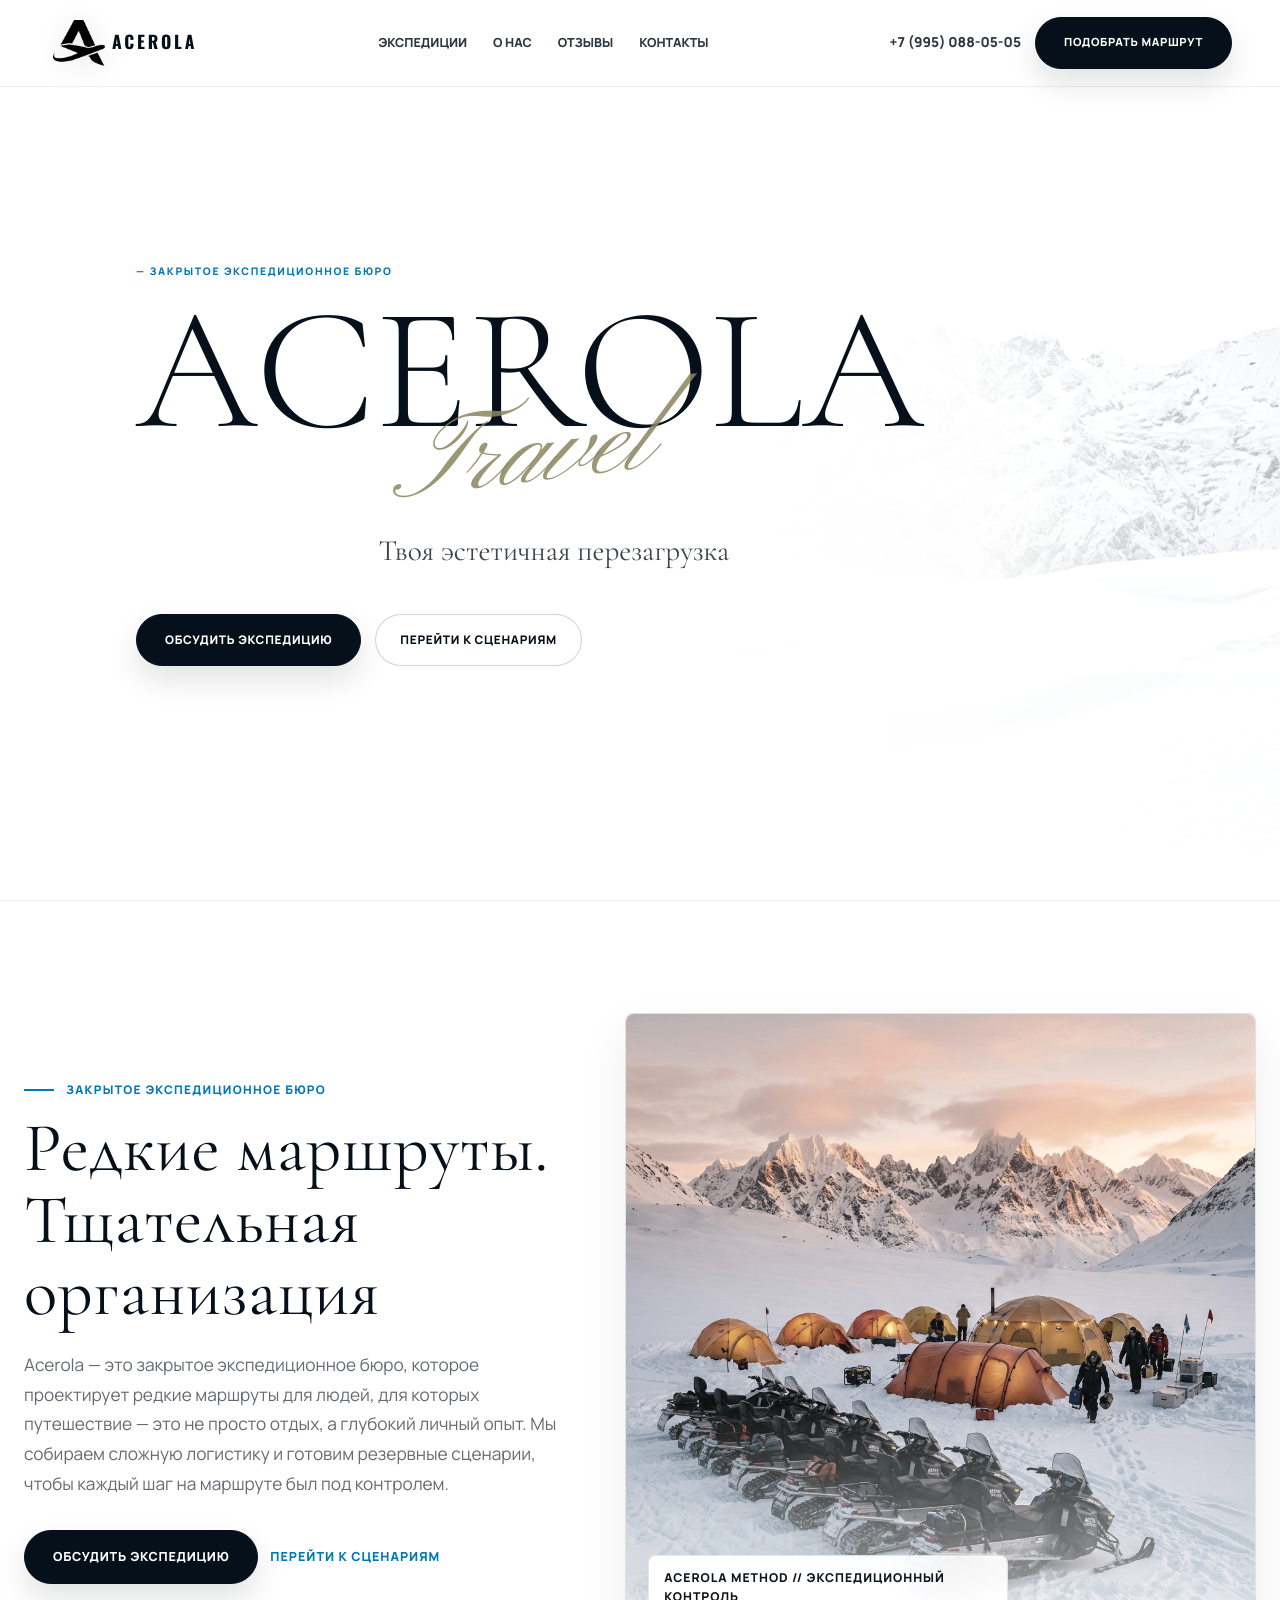
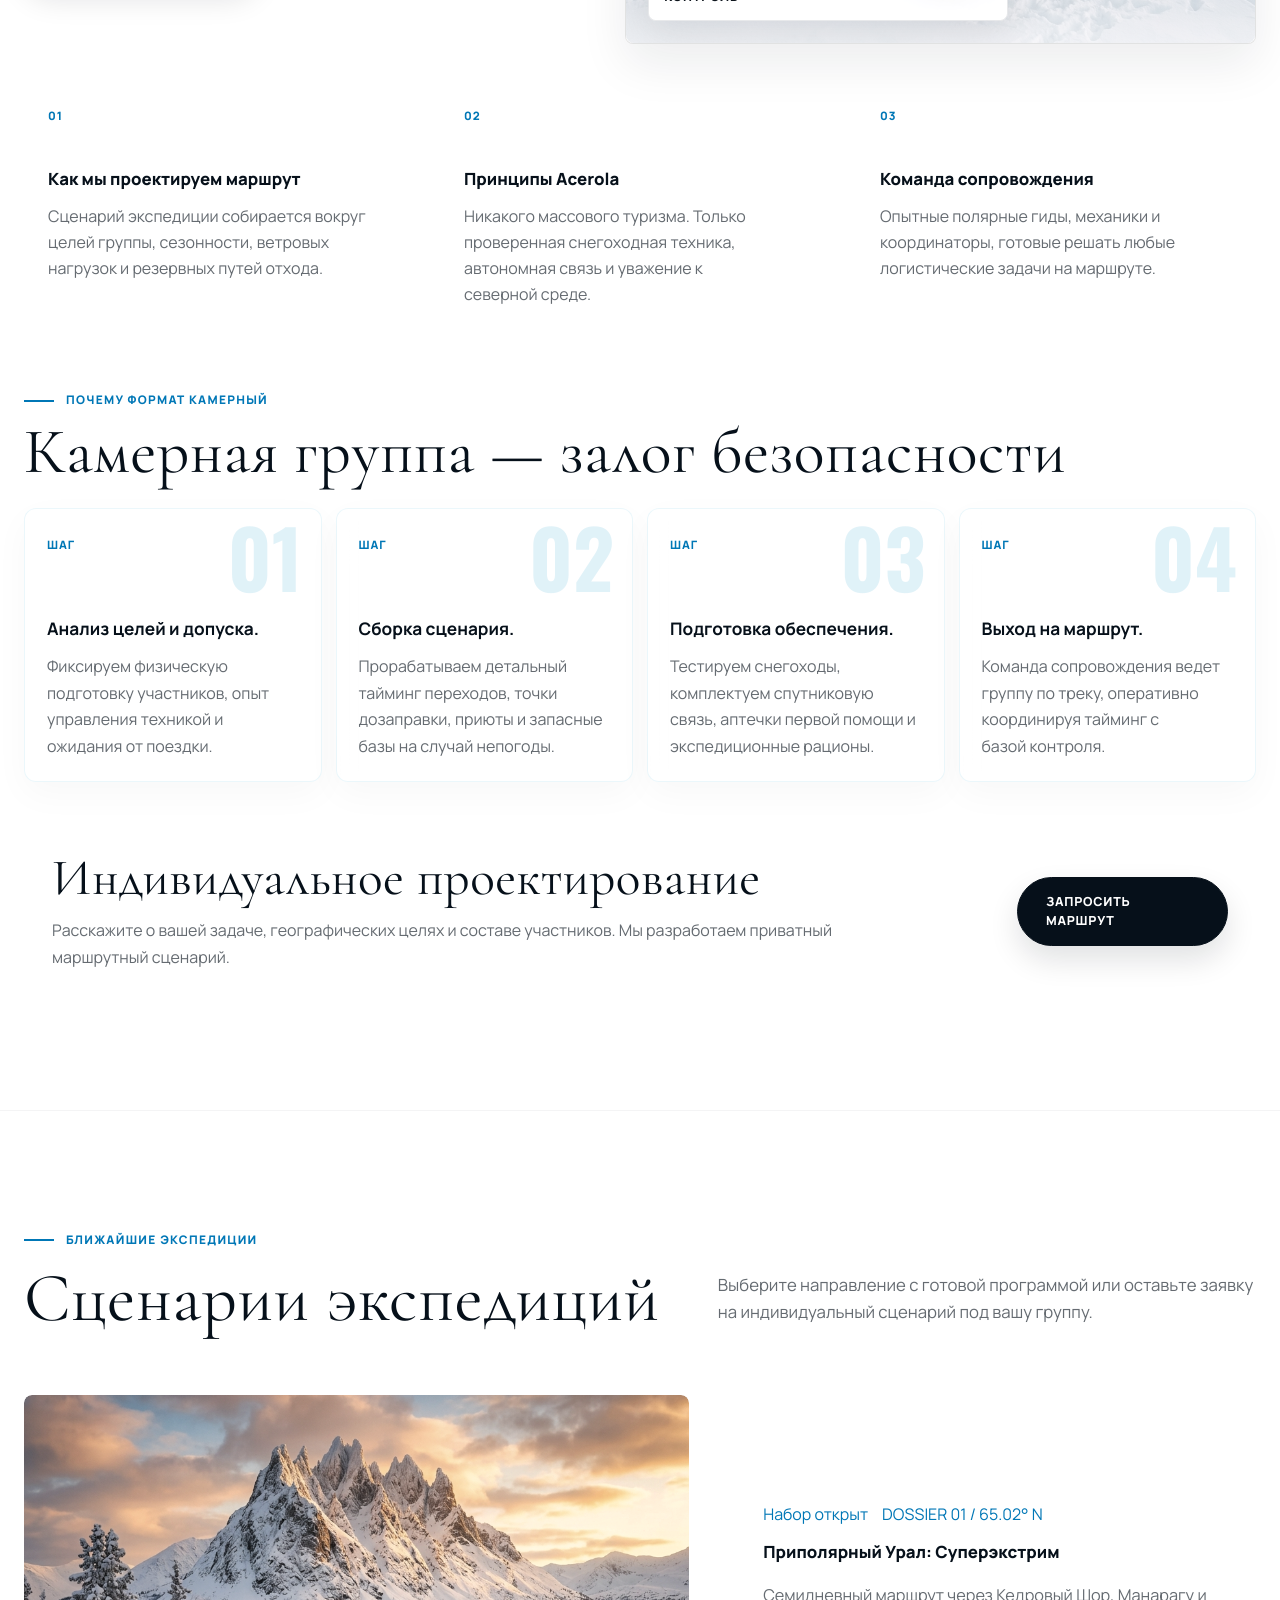
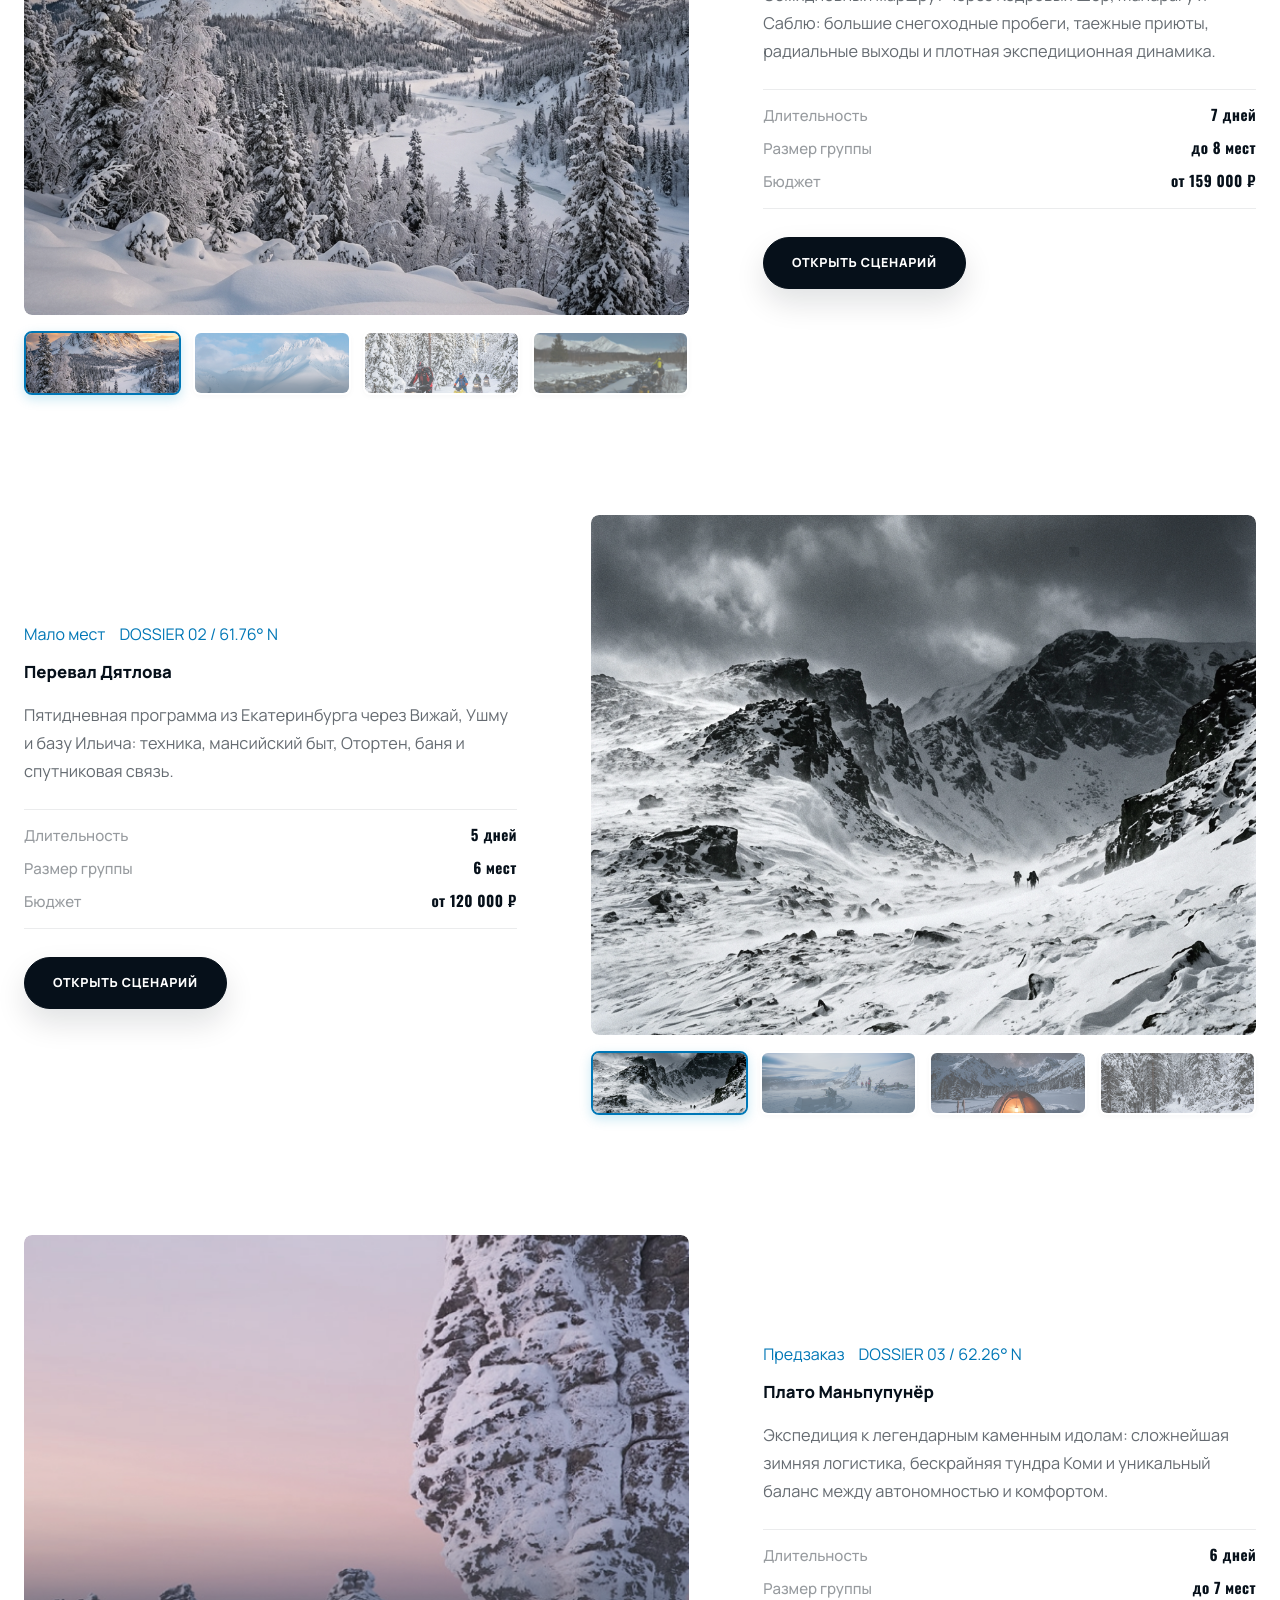
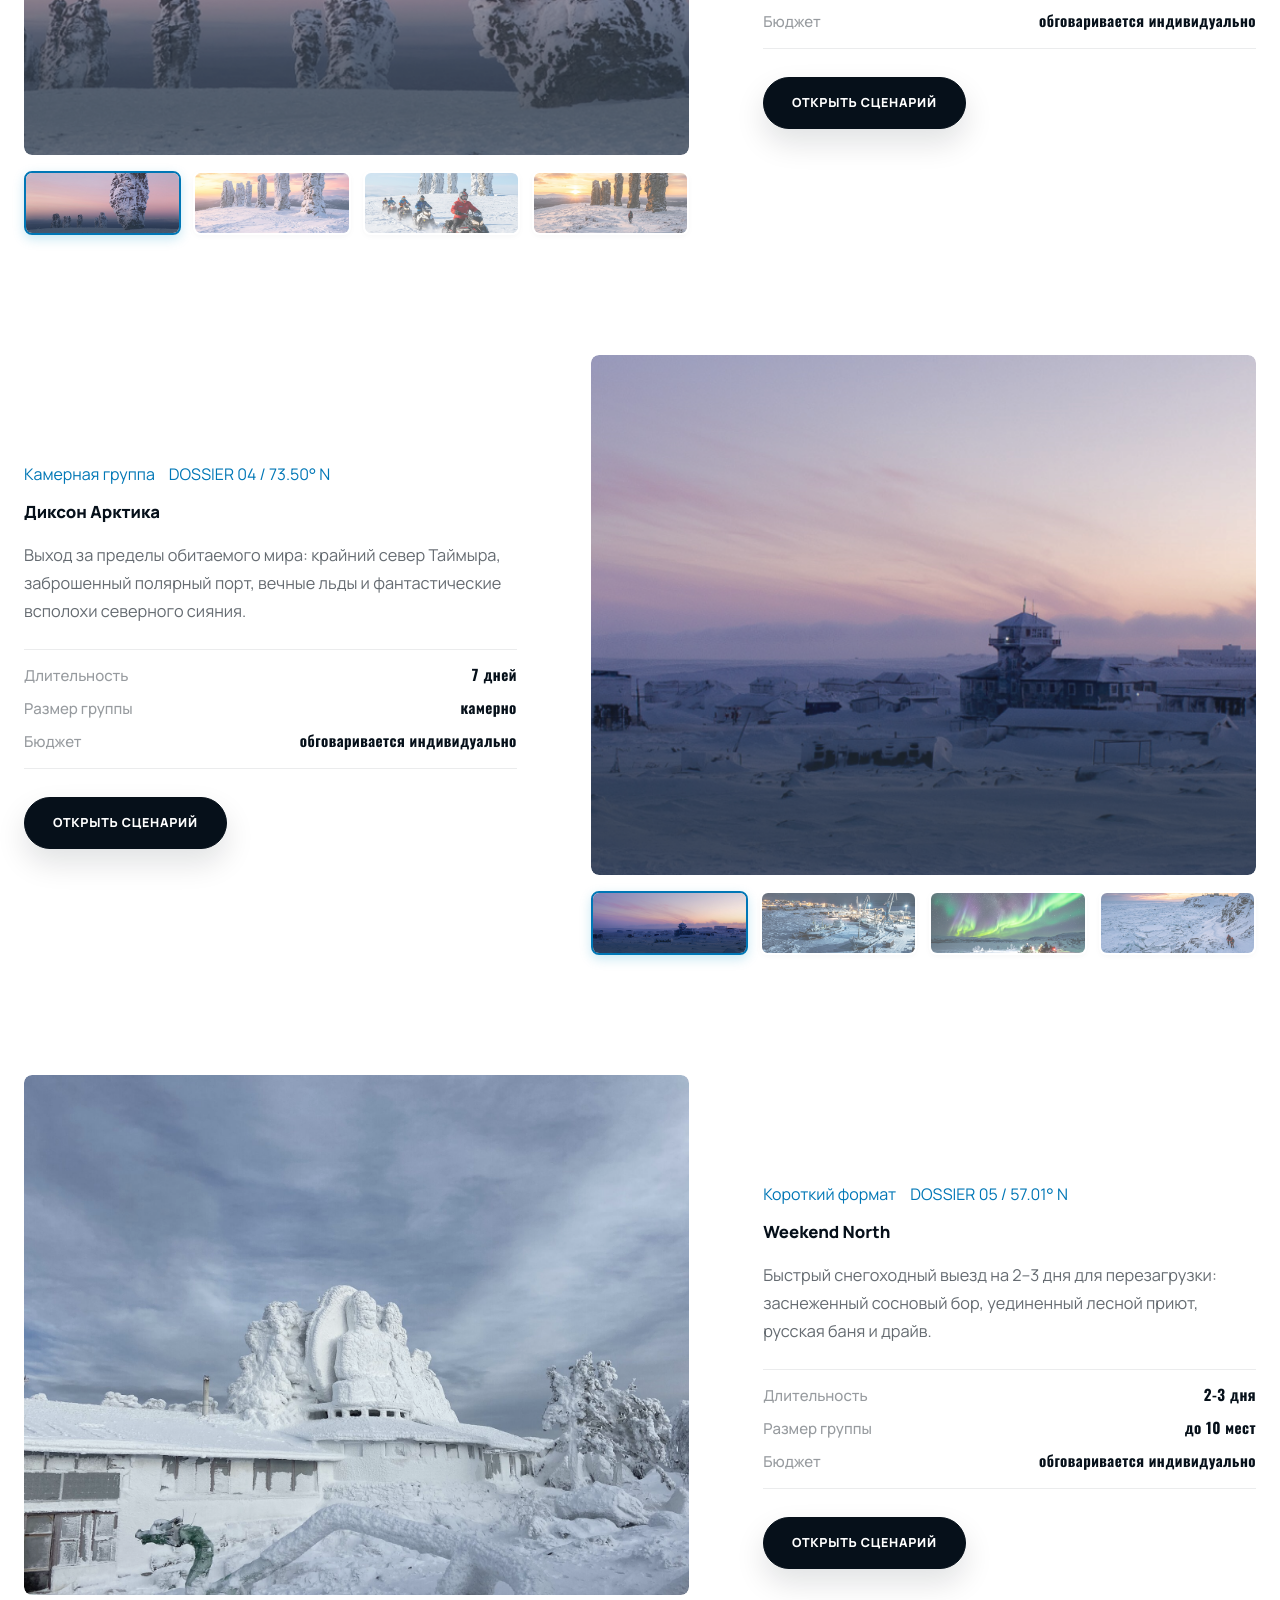
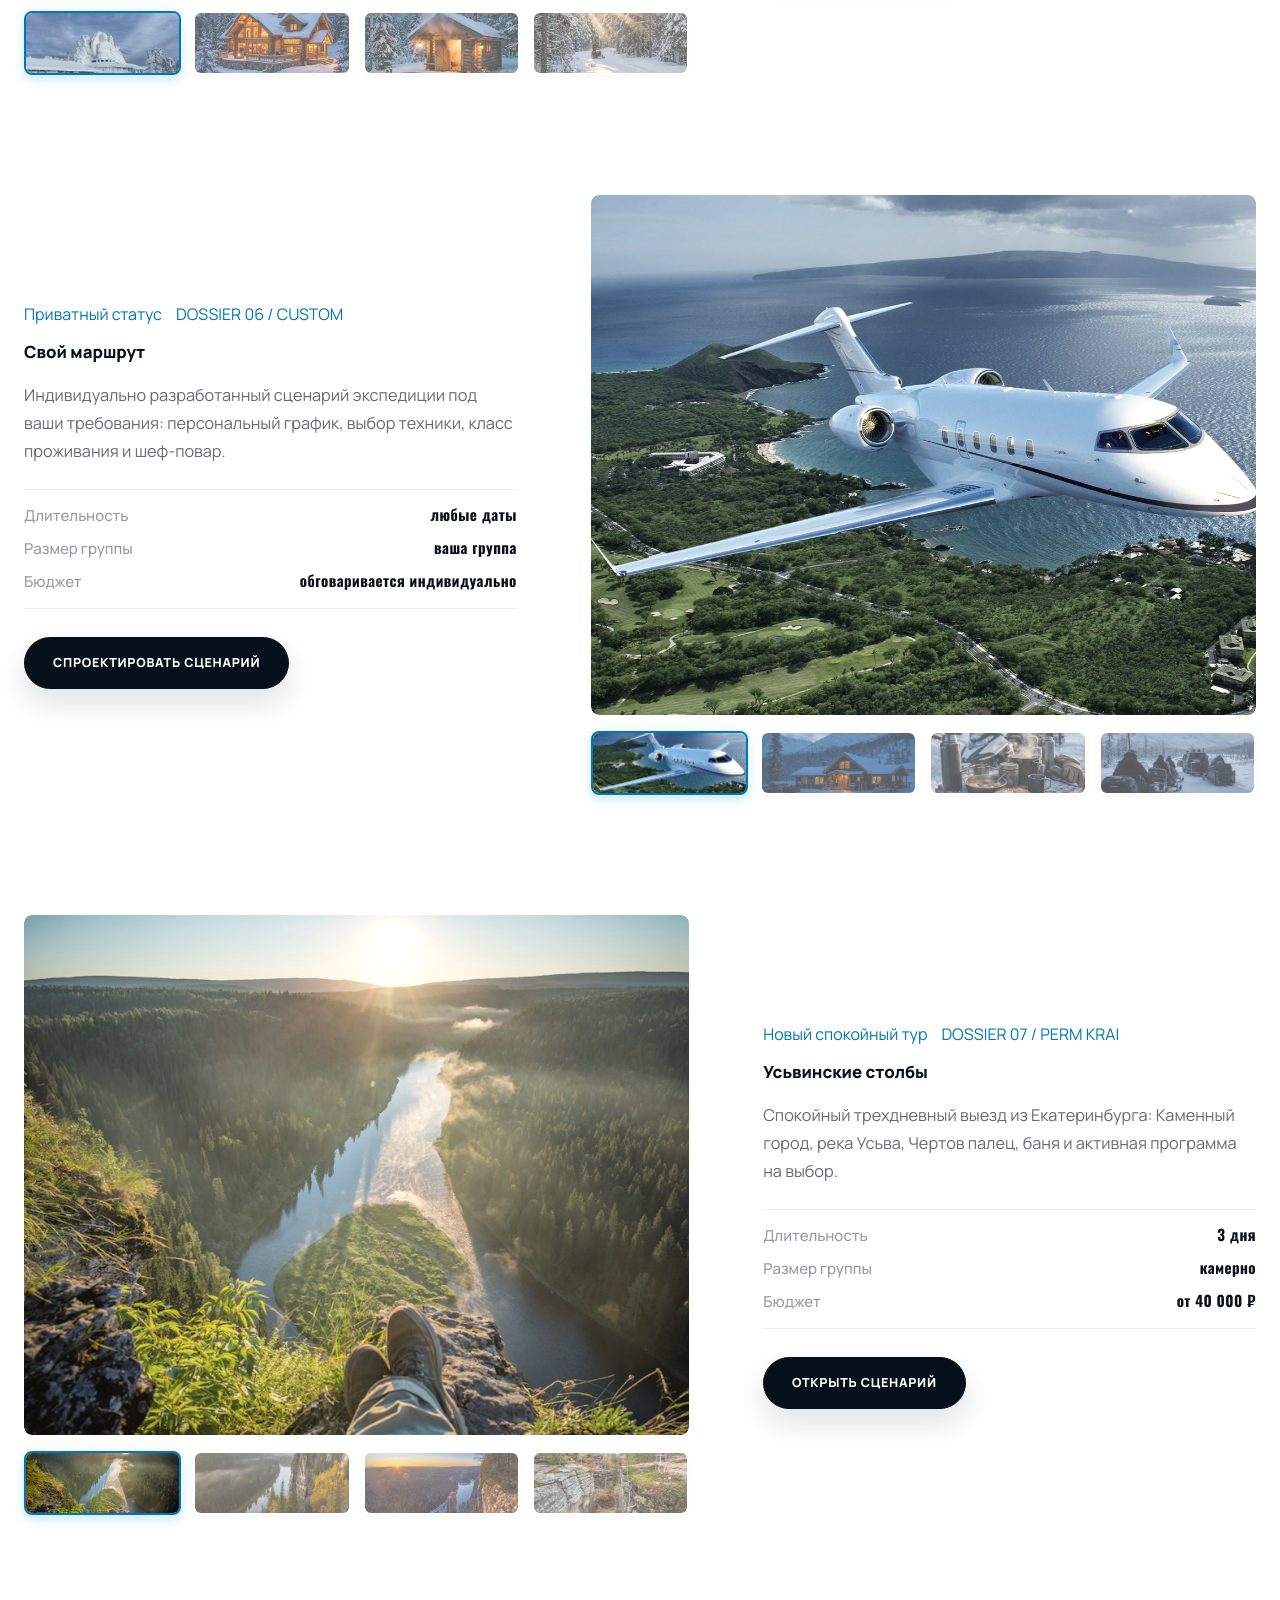
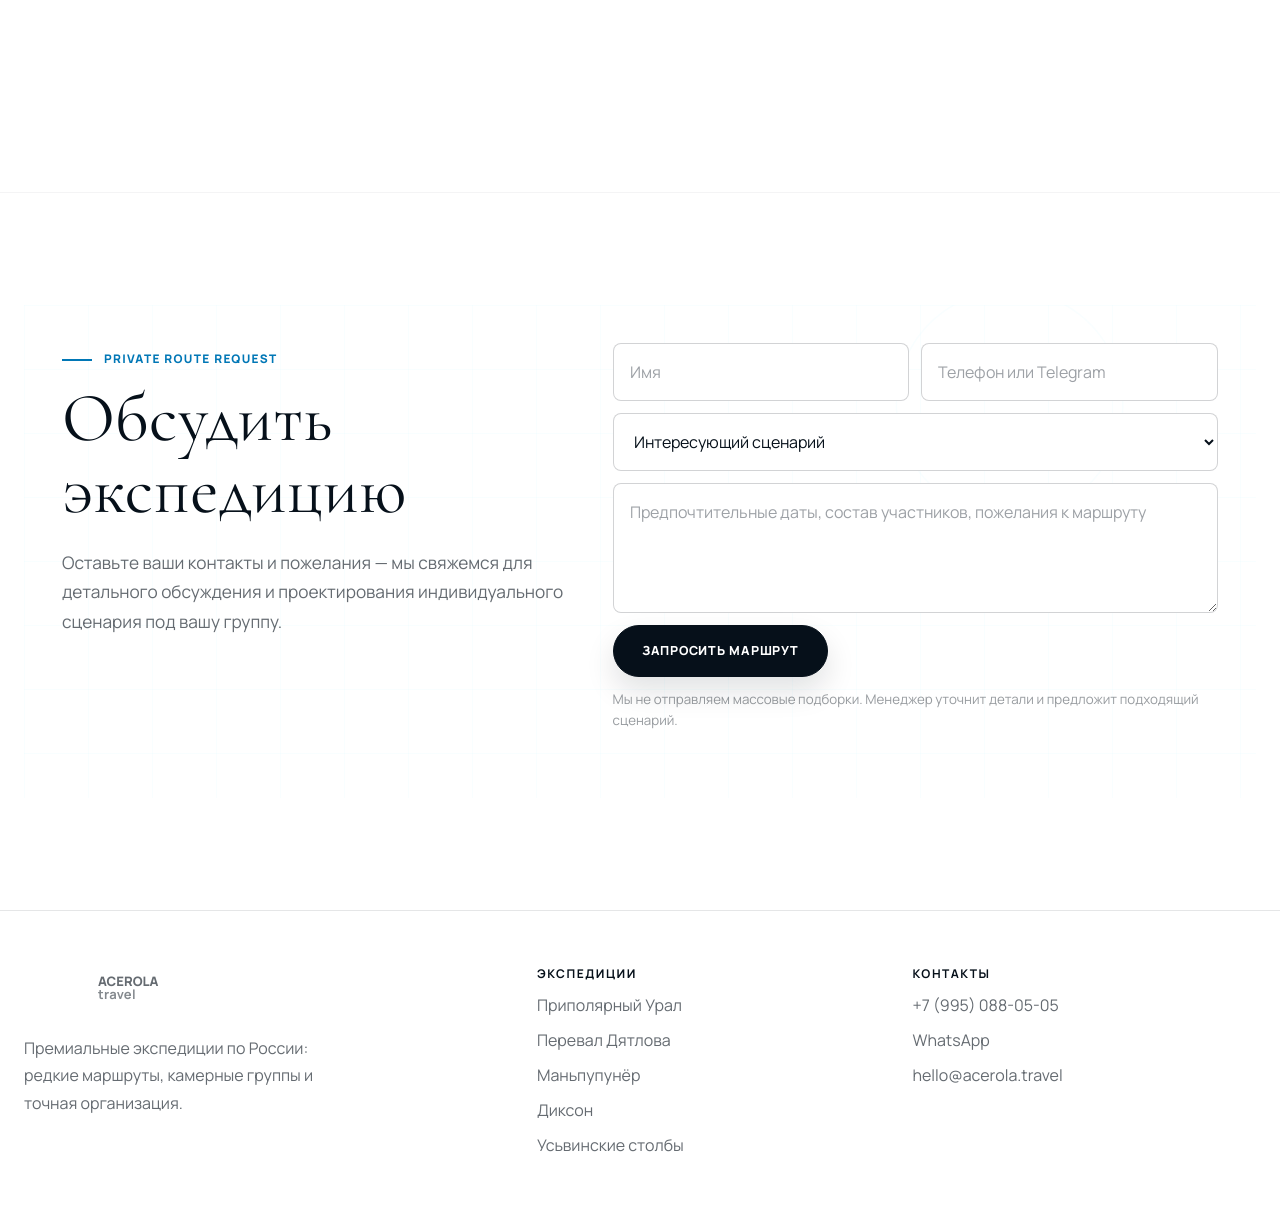
==== index.html @ f0bd1748 "Fix project structure for GitHub Pages" ====
<!doctype html>
<html lang="ru">
<head>
  <meta charset="UTF-8">
  <meta name="viewport" content="width=device-width, initial-scale=1.0">
  <title>Acerola Travel — премиальные экспедиции по России</title>
  <meta name="description" content="Авторские экспедиции Acerola Travel: редкие маршруты, камерные группы, сильная организация и индивидуальные путешествия по России.">
  <script>
    document.documentElement.classList.add('fonts-loading');
  </script>
  <link rel="preconnect" href="https://fonts.googleapis.com">
  <link rel="preconnect" href="https://fonts.gstatic.com" crossorigin>
  <link href="https://fonts.googleapis.com/css2?family=Cormorant+Garamond:ital,wght@0,300;0,400;0,600;1,300;1,400&family=Pinyon+Script&family=Manrope:wght@400;500;600;700;800;900&family=Oswald:wght@500;600;700&display=block" rel="stylesheet">
  <script>
    (function () {
      var root = document.documentElement;
      var reveal = function () {
        root.classList.remove('fonts-loading');
        root.classList.add('fonts-ready');
      };

      if (!document.fonts) {
        reveal();
        return;
      }

      Promise.all([
        document.fonts.load('300 120px "Cormorant Garamond"'),
        document.fonts.load('400 110px "Pinyon Script"')
      ]).then(reveal, reveal);

      window.setTimeout(reveal, 2400);
    }());
  </script>
  <link rel="stylesheet" href="assets/css/base.css">
  <link rel="stylesheet" href="assets/css/configurator.css">
  <link rel="stylesheet" href="assets/css/lab-home.css">
  <link rel="stylesheet" href="assets/css/lab-responsive.css">
  <link rel="stylesheet" href="assets/css/lab-expeditions.css">
  <link rel="stylesheet" href="assets/css/dossier.css">
  <link rel="stylesheet" href="assets/css/dossier-route.css">
  <link rel="stylesheet" href="assets/css/dossier-responsive.css">
  <link rel="stylesheet" href="assets/css/premium.css">
</head>
<body class="home lab-home">
  <header class="site-header home-hero-header lab-header">
    <div class="header-inner lab-header-inner">
      <a class="brand lab-brand" href="index.html" aria-label="Acerola Travel">
        <img src="assets/images/logo.png" alt="Acerola Travel">
        <span class="brand-text">ACEROLA</span>
      </a>
      <nav class="main-nav lab-nav" aria-label="Основная навигация">
        <a href="#expeditions">Экспедиции</a>
        <a href="#about">О нас</a>
        <a href="#reviews">Отзывы</a>
        <a href="#contact">Контакты</a>
      </nav>
      <div class="lab-header-actions">
        <a class="lab-header-phone" href="tel:+79950880505">+7 (995) 088-05-05</a>
        <a class="btn lab-btn lab-btn-primary lab-header-cta" href="#contact">Подобрать маршрут</a>
        <button class="menu-toggle lab-menu-toggle" aria-label="Открыть меню" type="button">
          <span></span>
          <span></span>
          <span></span>
        </button>
      </div>
    </div>
  </header>

  <main>
    <section class="hero-reference lab-hero">
      <div class="hero-ref-bg">
        <div class="hero-ref-left-fade"></div>
        <img class="hero-ref-img" src="assets/images/hero_expedition_tents_white.png" alt="Expedition Base Camp">
      </div>

      <div class="container hero-ref-container">
        <div class="hero-ref-copy" data-reveal>
          <span class="hero-ref-kicker">— ЗАКРЫТОЕ ЭКСПЕДИЦИОННОЕ БЮРО</span>
          
          <div class="hero-ref-title-wrap">
            <h1 class="hero-ref-title">ACEROLA</h1>
            <span class="hero-ref-title-script">Travel</span>
          </div>

          <p class="hero-ref-lead">Твоя эстетичная перезагрузка</p>
          
          <div class="hero-ref-actions">
            <a class="btn btn-navy" href="#contact">ОБСУДИТЬ ЭКСПЕДИЦИЮ</a>
            <a class="btn-text" href="#expeditions">ПЕРЕЙТИ К СЦЕНАРИЯМ</a>
          </div>
        </div>
      </div>
    </section>

    <section class="section lab-about" id="about">
      <div class="container lab-about-hero">
        <div class="lab-about-copy" data-reveal>
          <span class="lab-kicker">Закрытое экспедиционное бюро</span>
          <h2>Редкие маршруты. Тщательная организация</h2>
          <p class="lead">Acerola — это закрытое экспедиционное бюро, которое проектирует редкие маршруты для людей, для которых путешествие — это не просто отдых, а глубокий личный опыт. Мы собираем сложную логистику и готовим резервные сценарии, чтобы каждый шаг на маршруте был под контролем.</p>
          <div class="lab-about-actions">
            <a class="btn lab-btn lab-btn-primary" href="#contact">Обсудить экспедицию</a>
            <a class="lab-about-link" href="#expeditions">Перейти к сценариям</a>
          </div>
        </div>
        <figure class="lab-about-image" data-reveal>
          <img src="assets/images/about_expedition.png" alt="Зимняя арктическая экспедиция Acerola Bureau">
          <figcaption class="lab-about-badge">ACEROLA METHOD // экспедиционный контроль</figcaption>
        </figure>
      </div>

      <div class="container lab-about-cards">
        <article class="lab-about-card" data-reveal>
          <span>01</span>
          <h3>Как мы проектируем маршрут</h3>
          <p>Сценарий экспедиции собирается вокруг целей группы, сезонности, ветровых нагрузок и резервных путей отхода.</p>
        </article>
        <article class="lab-about-card" data-reveal>
          <span>02</span>
          <h3>Принципы Acerola</h3>
          <p>Никакого массового туризма. Только проверенная снегоходная техника, автономная связь и уважение к северной среде.</p>
        </article>
        <article class="lab-about-card" data-reveal>
          <span>03</span>
          <h3>Команда сопровождения</h3>
          <p>Опытные полярные гиды, механики и координаторы, готовые решать любые логистические задачи на маршруте.</p>
        </article>
      </div>

      <div class="container lab-about-process" data-reveal>
        <div class="lab-about-process-head">
          <div>
            <span class="lab-kicker">Почему формат камерный</span>
            <h3>Камерная группа — залог безопасности</h3>
          </div>
        </div>
        <div class="lab-process-grid">
          <article class="lab-process-step">
            <span>Шаг</span>
            <h4>Анализ целей и допуска.</h4>
            <p>Фиксируем физическую подготовку участников, опыт управления техникой и ожидания от поездки.</p>
          </article>
          <article class="lab-process-step">
            <span>Шаг</span>
            <h4>Сборка сценария.</h4>
            <p>Прорабатываем детальный тайминг переходов, точки дозаправки, приюты и запасные базы на случай непогоды.</p>
          </article>
          <article class="lab-process-step">
            <span>Шаг</span>
            <h4>Подготовка обеспечения.</h4>
            <p>Тестируем снегоходы, комплектуем спутниковую связь, аптечки первой помощи и экспедиционные рационы.</p>
          </article>
          <article class="lab-process-step">
            <span>Шаг</span>
            <h4>Выход на маршрут.</h4>
            <p>Команда сопровождения ведет группу по треку, оперативно координируя тайминг с базой контроля.</p>
          </article>
        </div>
      </div>

      <div class="container lab-about-cta" data-reveal>
        <div>
          <h3>Индивидуальное проектирование</h3>
          <p>Расскажите о вашей задаче, географических целях и составе участников. Мы разработаем приватный маршрутный сценарий.</p>
        </div>
        <a class="btn lab-btn lab-btn-primary" href="#contact">Запросить маршрут</a>
      </div>
    </section>

    <section class="section lab-expeditions" id="expeditions">
      <div class="container">
        <div class="section-head lab-section-head" data-reveal>
          <div>
            <span class="lab-kicker">Ближайшие экспедиции</span>
            <h2>Сценарии экспедиций</h2>
          </div>
          <p class="lead">Выберите направление с готовой программой или оставьте заявку на индивидуальный сценарий под вашу группу.</p>
        </div>

                <div class="lab-editorial-dossiers" data-reveal>
          
          <!-- Dossier 01 -->
          <article class="editorial-dossier-row" id="dossier-01">
            <div class="editorial-media-column">
              <div class="editorial-image-wrapper">
                <div class="media-zoom-overlay" onclick="window.openLightbox(document.getElementById('main-img-01').src)">
                  <span class="zoom-icon" aria-hidden="true"></span>
                  <span>увеличить фото</span>
                </div>
                <img id="main-img-01" class="editorial-main-img" src="assets/images/manaraga_winter.png" alt="Приполярный Урал: Суперэкстрим" onclick="window.openLightbox(this.src)">
              </div>
              <div class="editorial-thumbs">
                <img class="editorial-thumb active" src="assets/images/manaraga_winter.png" onclick="window.swapEditorialPhoto('01', 'assets/images/manaraga_winter.png', this)" alt="Приполярный Урал зимой">
                <img class="editorial-thumb" src="assets/images/card-pripolyarny.png" onclick="window.swapEditorialPhoto('01', 'assets/images/card-pripolyarny.png', this)" alt="Снегоходная экспедиция">
                <img class="editorial-thumb" src="assets/images/pripolyarny_taiga.png" onclick="window.swapEditorialPhoto('01', 'assets/images/pripolyarny_taiga.png', this)" alt="Приполярная тайга">
                <img class="editorial-thumb" src="assets/images/hero-snowmobile.png" onclick="window.swapEditorialPhoto('01', 'assets/images/hero-snowmobile.png', this)" alt="Снегоходный маршрут">
              </div>
              <div class="editorial-stamp"><span>01</span></div>
            </div>
            
            <div class="editorial-info-column">
              <div class="editorial-meta-line">
                <span class="dossier-status status-open">Набор открыт</span>
                <span class="dossier-id">DOSSIER 01 / 65.02° N</span>
              </div>
              <h3>Приполярный Урал: Суперэкстрим</h3>
              <p class="editorial-desc">Семидневный маршрут через Кедровый Шор, Манарагу и Саблю: большие снегоходные пробеги, таежные приюты, радиальные выходы и плотная экспедиционная динамика.</p>
              <div class="editorial-facts-table">
                <div class="fact-item">
                  <span class="fact-label">Длительность</span>
                  <span class="fact-value">7 дней</span>
                </div>
                <div class="fact-item">
                  <span class="fact-label">Размер группы</span>
                  <span class="fact-value">до 8 мест</span>
                </div>
                <div class="fact-item">
                  <span class="fact-label">Бюджет</span>
                  <span class="fact-value">от 159 000 ₽</span>
                </div>
              </div>
              <a class="btn lab-btn lab-btn-primary editorial-cta-btn" href="expeditions/pripolyarny-ural.html">Открыть сценарий</a>
            </div>
          </article>

          <!-- Dossier 02 -->
          <article class="editorial-dossier-row" id="dossier-02">
            <div class="editorial-media-column">
              <div class="editorial-image-wrapper">
                <div class="media-zoom-overlay" onclick="window.openLightbox(document.getElementById('main-img-02').src)">
                  <span class="zoom-icon" aria-hidden="true"></span>
                  <span>увеличить фото</span>
                </div>
                <img id="main-img-02" class="editorial-main-img" src="assets/images/dyatlov_pass_winter.png" alt="Перевал Дятлова" onclick="window.openLightbox(this.src)">
              </div>
              <div class="editorial-thumbs">
                <img class="editorial-thumb active" src="assets/images/dyatlov_pass_winter.png" onclick="window.swapEditorialPhoto('02', 'assets/images/dyatlov_pass_winter.png', this)" alt="Перевал зимой">
                <img class="editorial-thumb" src="assets/images/card-dyatlov.png" onclick="window.swapEditorialPhoto('02', 'assets/images/card-dyatlov.png', this)" alt="Перевал Дятлова обложка">
                <img class="editorial-thumb" src="assets/images/dyatlov_tent.png" onclick="window.swapEditorialPhoto('02', 'assets/images/dyatlov_tent.png', this)" alt="Палатка на перевале">
                <img class="editorial-thumb" src="assets/images/dyatlov_forest.png" onclick="window.swapEditorialPhoto('02', 'assets/images/dyatlov_forest.png', this)" alt="Таежный лес у перевала">
              </div>
              <div class="editorial-stamp"><span>02</span></div>
            </div>
            
            <div class="editorial-info-column">
              <div class="editorial-meta-line">
                <span class="dossier-status status-limited">Мало мест</span>
                <span class="dossier-id">DOSSIER 02 / 61.76° N</span>
              </div>
              <h3>Перевал Дятлова</h3>
              <p class="editorial-desc">Пятидневная программа из Екатеринбурга через Вижай, Ушму и базу Ильича: техника, мансийский быт, Отортен, баня и спутниковая связь.</p>
              <div class="editorial-facts-table">
                <div class="fact-item">
                  <span class="fact-label">Длительность</span>
                  <span class="fact-value">5 дней</span>
                </div>
                <div class="fact-item">
                  <span class="fact-label">Размер группы</span>
                  <span class="fact-value">6 мест</span>
                </div>
                <div class="fact-item">
                  <span class="fact-label">Бюджет</span>
                  <span class="fact-value">от 120 000 ₽</span>
                </div>
              </div>
              <a class="btn lab-btn lab-btn-primary editorial-cta-btn" href="expeditions/dyatlov-pass.html">Открыть сценарий</a>
            </div>
          </article>

          <!-- Dossier 03 -->
          <article class="editorial-dossier-row" id="dossier-03">
            <div class="editorial-media-column">
              <div class="editorial-image-wrapper">
                <div class="media-zoom-overlay" onclick="window.openLightbox(document.getElementById('main-img-03').src)">
                  <span class="zoom-icon" aria-hidden="true"></span>
                  <span>увеличить фото</span>
                </div>
                <img id="main-img-03" class="editorial-main-img" src="assets/images/card-manypupuner.png" alt="Плато Маньпупунёр" onclick="window.openLightbox(this.src)">
              </div>
              <div class="editorial-thumbs">
                <img class="editorial-thumb active" src="assets/images/card-manypupuner.png" onclick="window.swapEditorialPhoto('03', 'assets/images/card-manypupuner.png', this)" alt="Маньпупунер обложка">
                <img class="editorial-thumb" src="assets/images/manypupuner_pillars.png" onclick="window.swapEditorialPhoto('03', 'assets/images/manypupuner_pillars.png', this)" alt="Столбы выветривания">
                <img class="editorial-thumb" src="assets/images/manypupuner_snowmobiles.png" onclick="window.swapEditorialPhoto('03', 'assets/images/manypupuner_snowmobiles.png', this)" alt="Снегоходы на плато">
                <img class="editorial-thumb" src="assets/images/manypupuner_sunset.png" onclick="window.swapEditorialPhoto('03', 'assets/images/manypupuner_sunset.png', this)" alt="Закат на плато Маньпупунёр">
              </div>
              <div class="editorial-stamp"><span>03</span></div>
            </div>
            
            <div class="editorial-info-column">
              <div class="editorial-meta-line">
                <span class="dossier-status status-order">Предзаказ</span>
                <span class="dossier-id">DOSSIER 03 / 62.26° N</span>
              </div>
              <h3>Плато Маньпупунёр</h3>
              <p class="editorial-desc">Экспедиция к легендарным каменным идолам: сложнейшая зимняя логистика, бескрайняя тундра Коми и уникальный баланс между автономностью и комфортом.</p>
              <div class="editorial-facts-table">
                <div class="fact-item">
                  <span class="fact-label">Длительность</span>
                  <span class="fact-value">6 дней</span>
                </div>
                <div class="fact-item">
                  <span class="fact-label">Размер группы</span>
                  <span class="fact-value">до 7 мест</span>
                </div>
                <div class="fact-item">
                  <span class="fact-label">Бюджет</span>
                  <span class="fact-value">обговаривается индивидуально</span>
                </div>
              </div>
              <a class="btn lab-btn lab-btn-primary editorial-cta-btn" href="expeditions/manypupuner.html">Открыть сценарий</a>
            </div>
          </article>

          <!-- Dossier 04 -->
          <article class="editorial-dossier-row" id="dossier-04">
            <div class="editorial-media-column">
              <div class="editorial-image-wrapper">
                <div class="media-zoom-overlay" onclick="window.openLightbox(document.getElementById('main-img-04').src)">
                  <span class="zoom-icon" aria-hidden="true"></span>
                  <span>увеличить фото</span>
                </div>
                <img id="main-img-04" class="editorial-main-img" src="assets/images/card-dikson.png" alt="Диксон Арктика" onclick="window.openLightbox(this.src)">
              </div>
              <div class="editorial-thumbs">
                <img class="editorial-thumb active" src="assets/images/card-dikson.png" onclick="window.swapEditorialPhoto('04', 'assets/images/card-dikson.png', this)" alt="Диксон обложка">
                <img class="editorial-thumb" src="assets/images/dikson_port.png" onclick="window.swapEditorialPhoto('04', 'assets/images/dikson_port.png', this)" alt="Порт Диксон">
                <img class="editorial-thumb" src="assets/images/arctic_aurora.png" onclick="window.swapEditorialPhoto('04', 'assets/images/arctic_aurora.png', this)" alt="Полярное сияние">
                <img class="editorial-thumb" src="assets/images/dikson_ice.png" onclick="window.swapEditorialPhoto('04', 'assets/images/dikson_ice.png', this)" alt="Арктический паковый лед">
              </div>
              <div class="editorial-stamp"><span>04</span></div>
            </div>
            
            <div class="editorial-info-column">
              <div class="editorial-meta-line">
                <span class="dossier-status status-private">Камерная группа</span>
                <span class="dossier-id">DOSSIER 04 / 73.50° N</span>
              </div>
              <h3>Диксон Арктика</h3>
              <p class="editorial-desc">Выход за пределы обитаемого мира: крайний север Таймыра, заброшенный полярный порт, вечные льды и фантастические всполохи северного сияния.</p>
              <div class="editorial-facts-table">
                <div class="fact-item">
                  <span class="fact-label">Длительность</span>
                  <span class="fact-value">7 дней</span>
                </div>
                <div class="fact-item">
                  <span class="fact-label">Размер группы</span>
                  <span class="fact-value">камерно</span>
                </div>
                <div class="fact-item">
                  <span class="fact-label">Бюджет</span>
                  <span class="fact-value">обговаривается индивидуально</span>
                </div>
              </div>
              <a class="btn lab-btn lab-btn-primary editorial-cta-btn" href="expeditions/dikson.html">Открыть сценарий</a>
            </div>
          </article>

          <!-- Dossier 05 -->
          <article class="editorial-dossier-row" id="dossier-05">
            <div class="editorial-media-column">
              <div class="editorial-image-wrapper">
                <div class="media-zoom-overlay" onclick="window.openLightbox(document.getElementById('main-img-05').src)">
                  <span class="zoom-icon" aria-hidden="true"></span>
                  <span>увеличить фото</span>
                </div>
                <img id="main-img-05" class="editorial-main-img" src="assets/images/card-weekend.jpeg" alt="Weekend North" onclick="window.openLightbox(this.src)">
              </div>
              <div class="editorial-thumbs">
                <img class="editorial-thumb active" src="assets/images/card-weekend.jpeg" onclick="window.swapEditorialPhoto('05', 'assets/images/card-weekend.jpeg', this)" alt="Weekend North обложка">
                <img class="editorial-thumb" src="assets/images/weekend_lodge.png" onclick="window.swapEditorialPhoto('05', 'assets/images/weekend_lodge.png', this)" alt="Экспедиционный приют">
                <img class="editorial-thumb" src="assets/images/winter_banya.png" onclick="window.swapEditorialPhoto('05', 'assets/images/winter_banya.png', this)" alt="Зимняя баня">
                <img class="editorial-thumb" src="assets/images/weekend_forest.png" onclick="window.swapEditorialPhoto('05', 'assets/images/weekend_forest.png', this)" alt="Снегоходный след в сосновом бору">
              </div>
              <div class="editorial-stamp"><span>05</span></div>
            </div>
            
            <div class="editorial-info-column">
              <div class="editorial-meta-line">
                <span class="dossier-status status-open">Короткий формат</span>
                <span class="dossier-id">DOSSIER 05 / 57.01° N</span>
              </div>
              <h3>Weekend North</h3>
              <p class="editorial-desc">Быстрый снегоходный выезд на 2–3 дня для перезагрузки: заснеженный сосновый бор, уединенный лесной приют, русская баня и драйв.</p>
              <div class="editorial-facts-table">
                <div class="fact-item">
                  <span class="fact-label">Длительность</span>
                  <span class="fact-value">2-3 дня</span>
                </div>
                <div class="fact-item">
                  <span class="fact-label">Размер группы</span>
                  <span class="fact-value">до 10 мест</span>
                </div>
                <div class="fact-item">
                  <span class="fact-label">Бюджет</span>
                  <span class="fact-value">обговаривается индивидуально</span>
                </div>
              </div>
              <a class="btn lab-btn lab-btn-primary editorial-cta-btn" href="expeditions/weekend.html">Открыть сценарий</a>
            </div>
          </article>

          <!-- Dossier 06 -->
          <article class="editorial-dossier-row" id="dossier-06">
            <div class="editorial-media-column">
              <div class="editorial-image-wrapper">
                <div class="media-zoom-overlay" onclick="window.openLightbox(document.getElementById('main-img-06').src)">
                  <span class="zoom-icon" aria-hidden="true"></span>
                  <span>увеличить фото</span>
                </div>
                <img id="main-img-06" class="editorial-main-img" src="assets/images/card-custom.png" alt="Свой маршрут" onclick="window.openLightbox(this.src)">
              </div>
              <div class="editorial-thumbs">
                <img class="editorial-thumb active" src="assets/images/card-custom.png" onclick="window.swapEditorialPhoto('06', 'assets/images/card-custom.png', this)" alt="Свой маршрут обложка">
                <img class="editorial-thumb" src="assets/images/comfort-lodging.png" onclick="window.swapEditorialPhoto('06', 'assets/images/comfort-lodging.png', this)" alt="Премиальное проживание">
                <img class="editorial-thumb" src="assets/images/comfort-food.png" onclick="window.swapEditorialPhoto('06', 'assets/images/comfort-food.png', this)" alt="Питание">
                <img class="editorial-thumb" src="assets/images/comfort-transport.png" onclick="window.swapEditorialPhoto('06', 'assets/images/comfort-transport.png', this)" alt="Снегоходы">
              </div>
              <div class="editorial-stamp"><span>06</span></div>
            </div>
            
            <div class="editorial-info-column">
              <div class="editorial-meta-line">
                <span class="dossier-status status-private">Приватный статус</span>
                <span class="dossier-id">DOSSIER 06 / CUSTOM</span>
              </div>
              <h3>Свой маршрут</h3>
              <p class="editorial-desc">Индивидуально разработанный сценарий экспедиции под ваши требования: персональный график, выбор техники, класс проживания и шеф-повар.</p>
              <div class="editorial-facts-table">
                <div class="fact-item">
                  <span class="fact-label">Длительность</span>
                  <span class="fact-value">любые даты</span>
                </div>
                <div class="fact-item">
                  <span class="fact-label">Размер группы</span>
                  <span class="fact-value">ваша группа</span>
                </div>
                <div class="fact-item">
                  <span class="fact-label">Бюджет</span>
                  <span class="fact-value">обговаривается индивидуально</span>
                </div>
              </div>
              <a class="btn lab-btn lab-btn-primary editorial-cta-btn" href="expeditions/custom.html">Спроектировать сценарий</a>
            </div>
          </article>

          <!-- Dossier 07 -->
          <article class="editorial-dossier-row" id="dossier-07">
            <div class="editorial-media-column">
              <div class="editorial-image-wrapper">
                <div class="media-zoom-overlay" onclick="window.openLightbox(document.getElementById('main-img-07').src)">
                  <span class="zoom-icon" aria-hidden="true"></span>
                  <span>увеличить фото</span>
                </div>
                <img id="main-img-07" class="editorial-main-img" src="assets/images/usva-pillars-winter.jpg" alt="Усьвинские столбы" onclick="window.openLightbox(this.src)">
              </div>
              <div class="editorial-thumbs">
                <img class="editorial-thumb active" src="assets/images/usva-pillars-winter.jpg" onclick="window.swapEditorialPhoto('07', 'assets/images/usva-pillars-winter.jpg', this)" alt="Усьвинские столбы зимой">
                <img class="editorial-thumb" src="assets/images/usva-pillars-river.jpg" onclick="window.swapEditorialPhoto('07', 'assets/images/usva-pillars-river.jpg', this)" alt="Река Усьва">
                <img class="editorial-thumb" src="assets/images/usva-pillars-snow.jpg" onclick="window.swapEditorialPhoto('07', 'assets/images/usva-pillars-snow.jpg', this)" alt="Зимняя Усьва">
                <img class="editorial-thumb" src="assets/images/usva-stone-city.webp" onclick="window.swapEditorialPhoto('07', 'assets/images/usva-stone-city.webp', this)" alt="Каменный город">
              </div>
              <div class="editorial-stamp"><span>07</span></div>
            </div>

            <div class="editorial-info-column">
              <div class="editorial-meta-line">
                <span class="dossier-status status-open">Новый спокойный тур</span>
                <span class="dossier-id">DOSSIER 07 / PERM KRAI</span>
              </div>
              <h3>Усьвинские столбы</h3>
              <p class="editorial-desc">Спокойный трехдневный выезд из Екатеринбурга: Каменный город, река Усьва, Чертов палец, баня и активная программа на выбор.</p>
              <div class="editorial-facts-table">
                <div class="fact-item">
                  <span class="fact-label">Длительность</span>
                  <span class="fact-value">3 дня</span>
                </div>
                <div class="fact-item">
                  <span class="fact-label">Размер группы</span>
                  <span class="fact-value">камерно</span>
                </div>
                <div class="fact-item">
                  <span class="fact-label">Бюджет</span>
                  <span class="fact-value">от 40 000 ₽</span>
                </div>
              </div>
              <a class="btn lab-btn lab-btn-primary editorial-cta-btn" href="expeditions/usvinskie-stolby.html">Открыть сценарий</a>
            </div>
          </article>
          
        </div>
      </div>
    </section>

    <section class="section lab-advantages">
      <div class="container">
        <div class="section-head lab-section-head" data-reveal>
          <div>
            <span class="lab-kicker">Почему с нами</span>
            <h2>Организация, которая держит маршрут</h2>
          </div>
        </div>
        <div class="lab-advantage-grid">
          <article class="lab-glass-card" data-reveal>
            <svg viewBox="0 0 24 24" aria-hidden="true"><path d="M12 2 4 6v6c0 5 3.4 8.7 8 10 4.6-1.3 8-5 8-10V6l-8-4Z"/><path d="m9 12 2 2 4-5"/></svg>
            <h3>Маршруты, которых нет в массовом туризме</h3>
            <p>Работаем с направлениями, где важны опыт, логистика и знание местности.</p>
          </article>
          <article class="lab-glass-card" data-reveal>
            <svg viewBox="0 0 24 24" aria-hidden="true"><path d="M6 3v18"/><path d="M18 3v18"/><path d="M6 7h12"/><path d="M6 17h12"/></svg>
            <h3>Команда сопровождает на каждом этапе</h3>
            <p>До старта, на маршруте и после возвращения у вас есть понятный контакт и план.</p>
          </article>
          <article class="lab-glass-card" data-reveal>
            <svg viewBox="0 0 24 24" aria-hidden="true"><path d="M16 21v-2a4 4 0 0 0-8 0v2"/><circle cx="12" cy="7" r="4"/><path d="M22 21v-2a4 4 0 0 0-3-3.9"/><path d="M2 21v-2a4 4 0 0 1 3-3.9"/></svg>
            <h3>Камерные группы и сильное окружение</h3>
            <p>Меньше случайных людей, больше внимания к динамике группы и качеству опыта.</p>
          </article>
          <article class="lab-glass-card" data-reveal>
            <svg viewBox="0 0 24 24" aria-hidden="true"><path d="M4 19.5V5a2 2 0 0 1 2-2h13v18H6a2 2 0 0 1-2-1.5Z"/><path d="M8 7h7"/><path d="M8 11h7"/><path d="M8 15h4"/></svg>
            <h3>Программа продумана как сценарий</h3>
            <p>Каждый день имеет темп, опорные точки, запасные решения и место для эмоций.</p>
          </article>
        </div>
      </div>
    </section>

    <section class="section lab-stats">
      <div class="container lab-stats-grid" data-reveal>
        <div><strong>10+</strong><span>направлений</span></div>
        <div><strong>24/7</strong><span>сопровождение</span></div>
        <div><strong>8–10</strong><span>гостей в группе</span></div>
        <div><strong>100%</strong><span>маршруты под ключ</span></div>
      </div>
    </section>

    <section class="section lab-reviews" id="reviews">
      <div class="container">
        <div class="section-head lab-section-head" data-reveal>
          <div>
            <span class="lab-kicker">Отзывы / доверие</span>
            <h2>После маршрута остаётся команда</h2>
          </div>
        </div>
        <div class="lab-review-grid">
          <article class="lab-review-card" data-reveal>
            <img class="lab-avatar" src="[data-uri]" alt="Алексей К.">
            <p>“Маршрут ощущался как кино, но без хаоса: каждый переезд, база и запасной план были на месте.”</p>
            <strong>Алексей К.</strong>
            <span>Приполярный Урал</span>
          </article>
          <article class="lab-review-card" data-reveal>
            <img class="lab-avatar" src="[data-uri]" alt="Мария С.">
            <p>“Понравилось, что нас не просто довезли до точки, а провели через весь опыт спокойно и уверенно.”</p>
            <strong>Мария С.</strong>
            <span>Перевал Дятлова</span>
          </article>
          <article class="lab-review-card" data-reveal>
            <img class="lab-avatar" src="[data-uri]" alt="Denis R.">
            <p>“Private-формат собрали под семью: нагрузка, комфорт, фотографии и ощущение настоящего Севера.”</p>
            <strong>Denis R.</strong>
            <span>Индивидуальный маршрут</span>
          </article>
        </div>
      </div>
    </section>

    <section class="section lab-contact" id="contact" data-reveal>
      <div class="container lab-contact-card">
        <div class="lab-contact-copy">
          <span class="lab-kicker">Private Route Request</span>
          <h2>Обсудить экспедицию</h2>
          <p class="lead">Оставьте ваши контакты и пожелания — мы свяжемся для детального обсуждения и проектирования индивидуального сценария под вашу группу.</p>
        </div>
        <form class="lead-form lab-lead-form">
          <input required name="name" placeholder="Имя" autocomplete="name">
          <input required name="contact" placeholder="Телефон или Telegram" autocomplete="tel">
          <select name="direction" aria-label="Интересующий сценарий">
            <option disabled selected>Интересующий сценарий</option>
            <option>Приполярный Урал: Суперэкстрим</option>
            <option>Перевал Дятлова</option>
            <option>Маньпупунёр</option>
            <option>Диксон / Арктика</option>
            <option>Weekend North</option>
            <option>Усьвинские столбы</option>
            <option>Индивидуальный маршрут</option>
          </select>
          <textarea name="message" placeholder="Предпочтительные даты, состав участников, пожелания к маршруту"></textarea>
          <button class="btn lab-btn lab-btn-primary" type="submit">Запросить маршрут</button>
          <small>Мы не отправляем массовые подборки. Менеджер уточнит детали и предложит подходящий сценарий.</small>
        </form>
      </div>
    </section>
  </main>

  <footer class="site-footer lab-footer">
    <div class="container footer-grid">
      <div>
        <a class="brand footer-brand" href="index.html">
          <img src="assets/images/logo.png" alt="Acerola Travel">
          <span>Acerola<br><em>travel</em></span>
        </a>
        <p>Премиальные экспедиции по России: редкие маршруты, камерные группы и точная организация.</p>
      </div>
      <div>
        <strong>Экспедиции</strong>
        <a href="expeditions/pripolyarny-ural.html">Приполярный Урал</a>
        <a href="expeditions/dyatlov-pass.html">Перевал Дятлова</a>
        <a href="expeditions/manypupuner.html">Маньпупунёр</a>
        <a href="expeditions/dikson.html">Диксон</a>
        <a href="expeditions/usvinskie-stolby.html">Усьвинские столбы</a>
      </div>
      <div>
        <strong>Контакты</strong>
        <a href="tel:+79950880505">+7 (995) 088-05-05</a>
        <a href="https://wa.me/79950880505">WhatsApp</a>
        <a href="mailto:hello@acerola.travel">hello@acerola.travel</a>
      </div>
    </div>
  </footer>

  <div class="mobile-cta"><a class="btn lab-btn lab-btn-primary" href="#contact">Подобрать маршрут</a></div>
  <script src="assets/js/expedition-data.js"></script>
  <script src="assets/js/expedition-detail.js"></script>
  <script src="assets/js/site.js"></script>
  <script src="assets/js/configurator-effects.js"></script>
  <script src="assets/js/configurator.js"></script>
</body>
</html>
---- assets/css/base.css ----
/* ==========================================================================
   Acerola Travel — site.css
   ==========================================================================
   TABLE OF CONTENTS
   --------------------------------------------------------------------------
   1.  Base reset, variables, typography, buttons, layout utilities
   2.  Expedition page — hero, subnav, overview, route, comfort, FAQ, contact
   3.  v7  — catalog card grid fixes
   4.  v8  — hero redesign (home page styled hero)
   5.  v9  — premium winter expedition layer (variables, typography, glass cards,
             lab header, lab hero, beacon, about, expeditions grid, advantages,
             formats, stats, reviews, lab contact, lab footer, mobile CTA,
             animations, dossier overrides)
   6.  v10 — header, snow canvas, custom expedition configurator
   7.  v11 — premium expedition lab home (route cards, experience, atmosphere,
             detail dossier enhancements, region map, responsive)
   8.  v12 — expedition detail dossier (route section, gallery, booking,
             fit section, contact overrides, responsive)
   --------------------------------------------------------------------------
   NOTE: Sections are ordered by specificity cascade. Do NOT reorder.
   ========================================================================== */

:root {
  --snow: #f4f7f9;
  --paper: #fff;
  --navy: #0e1b2a;
  --navy2: #132235;
  --navy3: #09131f;
  --ice: #7d93ad;
  --ice2: #d6e1eb;
  --wood: #9b6f2a;
  --sage: #9ba071;
  --ink: #111820;
  --muted: #627083;
  --line: rgba(17, 24, 32, .13);
  --line-light: rgba(255, 255, 255, .16);
  --shadow: 0 28px 80px rgba(14, 27, 42, .18);
  --r: 28px;
  --r2: 42px;
  --container: 1180px;
  
  /* Vibrant color additions */
  --aurora-teal: #00f5d4;
  --aurora-cyan: #00bbf9;
  --aurora-purple: #9b5de5;
  --aurora-magenta: #f15bb5;
  --aurora-green: #39ff14;
  --aurora-pink: #ff007f;
  --campfire-orange: #ff7b00;
  --campfire-yellow: #ffb703;
  --ice-blue: #a2d2ff;
  --ice-silver: #e2eafc;
}

/* Custom premium scrollbar */
::-webkit-scrollbar {
  width: 10px;
  height: 10px;
}
::-webkit-scrollbar-track {
  background: #f5f8fa;
  border-left: 1px solid rgba(11, 21, 32, 0.05);
}
::-webkit-scrollbar-thumb {
  background: rgba(11, 21, 32, 0.15);
  border: 2px solid #f5f8fa;
  border-radius: 99px;
  transition: background 0.2s ease;
}
::-webkit-scrollbar-thumb:hover {
  background: rgba(0, 150, 199, 0.6);
}

html {
  scrollbar-color: rgba(11, 21, 32, 0.15) #f5f8fa;
  scrollbar-width: thin;
}

* { box-sizing: border-box; }
html { scroll-behavior: smooth; }
body { margin: 0; font-family: Manrope, Arial, sans-serif; background: var(--snow); color: var(--ink); line-height: 1.55; }body.menu-open{overflow:hidden}a{text-decoration:none;color:inherit}img{max-width:100%;display:block}button,input,select,textarea{font:inherit}button{cursor:pointer}.container{width:min(var(--container),calc(100% - 40px));margin:auto}.section{padding:110px 0}.section-tight{padding:78px 0}.dark{background:var(--navy);color:#fff}.eyebrow{display:inline-flex;align-items:center;gap:10px;font-size:12px;letter-spacing:.15em;text-transform:uppercase;font-weight:900;color:var(--ice)}.eyebrow:before{content:"";width:34px;height:1px;background:currentColor}h1,h2,h3{font-family:Oswald,Impact,sans-serif;text-transform:uppercase;letter-spacing:-.03em;line-height:.96;margin:0}h1{font-size:clamp(58px,9vw,132px)}h2{font-size:clamp(40px,6vw,76px)}h3{font-size:clamp(25px,4vw,44px)}p{margin:0}.lead{font-size:clamp(17px,2vw,21px);color:var(--muted);max-width:720px}.dark .lead,.dark .muted{color:rgba(255,255,255,.7)}.btn{display:inline-flex;align-items:center;justify-content:center;gap:10px;min-height:54px;padding:15px 22px;border:0;border-radius:999px;font-size:13px;letter-spacing:.08em;text-transform:uppercase;font-weight:900;transition:transform .25s ease,box-shadow .25s ease,background .25s ease,color .25s ease}.btn:hover{transform:translateY(-3px)}.btn-small{min-height:40px;padding:10px 15px;font-size:11px}.btn-light{background:#fff;color:var(--navy)}.btn-dark{background:var(--navy);color:#fff}.btn-wood{background:var(--wood);color:#fff;box-shadow:0 16px 34px rgba(155,111,42,.28)}.btn-ghost{background:rgba(255,255,255,.08);border:1px solid rgba(255,255,255,.18);color:#fff}.site-header{position:fixed;inset:0 0 auto;z-index:50;color:#fff;background:rgba(9,19,31,.48);backdrop-filter:blur(18px);border-bottom:1px solid rgba(255,255,255,.1)}.header-inner{width:min(1320px,calc(100% - 32px));height:76px;margin:auto;display:flex;align-items:center;justify-content:space-between;gap:22px}.brand{display:inline-flex;align-items:center;gap:12px;text-transform:uppercase;font-weight:900;letter-spacing:.1em;line-height:1;font-size:13px}.brand em{font-style:normal;font-weight:700;letter-spacing:.02em;text-transform:lowercase;opacity:.8}.brand-mark{width:42px;height:42px;border:2px solid currentColor;border-radius:50%;display:grid;place-items:center;font-family:Oswald,sans-serif;font-size:24px}.main-nav{display:flex;gap:28px;align-items:center;font-size:12px;font-weight:900;text-transform:uppercase;letter-spacing:.08em}.main-nav a{opacity:.75}.main-nav a:hover{opacity:1}.header-actions{display:flex;align-items:center;gap:12px}.phone{font-weight:900;font-size:14px;white-space:nowrap}.menu-toggle{display:none;background:transparent;border:0;color:#fff;font-size:30px}.hero{min-height:100vh;position:relative;overflow:hidden;color:#fff;display:grid;align-items:center;text-align:center;padding:130px 0 40px;background:linear-gradient(180deg,rgba(9,19,31,.15),rgba(9,19,31,.93)),url('../images/hero-snowmobile.png') center/cover no-repeat}.home .hero{background:linear-gradient(180deg,rgba(9,19,31,.12),rgba(9,19,31,.94)),url('../images/hero-snowmobile.png') center/cover no-repeat}.hero:before{content:"";position:absolute;inset:0;background:radial-gradient(circle at 50% 38%,rgba(255,255,255,.22),transparent 34%);pointer-events:none}.hero-bg-logo{width:92px;margin:0 auto 18px;opacity:.92;filter:drop-shadow(0 18px 40px rgba(0,0,0,.25));animation:floatLogo 5.5s ease-in-out infinite}.hero-content{position:relative;z-index:2}.hero .tag{display:inline-flex;border:1px solid rgba(255,255,255,.2);background:rgba(255,255,255,.08);backdrop-filter:blur(10px);border-radius:999px;padding:10px 16px;font-weight:900;text-transform:uppercase;letter-spacing:.13em;font-size:12px;color:rgba(255,255,255,.88)}.hero .tag b{color:#f0a65a}.hero h1{max-width:1100px;margin:26px auto 16px;text-shadow:0 18px 60px rgba(0,0,0,.3)}.hero p{max-width:760px;margin:auto;color:rgba(255,255,255,.8);font-size:clamp(18px,2.2vw,24px)}.hero-actions{display:flex;flex-wrap:wrap;justify-content:center;gap:14px;margin-top:28px}.hero-stats{display:grid;grid-template-columns:repeat(4,1fr);max-width:1020px;margin:70px auto 0;border:1px solid rgba(255,255,255,.13);border-radius:34px;overflow:hidden;background:rgba(255,255,255,.08);backdrop-filter:blur(18px)}.hero-stats div{padding:24px 20px;border-right:1px solid rgba(255,255,255,.1)}.hero-stats div:last-child{border-right:0}.hero-stats strong{display:block;font-family:Oswald,sans-serif;font-size:36px;text-transform:uppercase;line-height:1}.hero-stats span{font-size:13px;color:rgba(255,255,255,.62);font-weight:800}.scroll-hint{position:absolute;bottom:24px;left:50%;transform:translateX(-50%);font-size:22px;opacity:.7;animation:bounce 2.1s infinite}.about-cinematic{position:relative;overflow:hidden;color:#fff;padding:130px 0;background:linear-gradient(180deg,rgba(241,238,230,0),var(--navy) 85%),url('../images/about-mountains.png') center top/cover no-repeat}.about-card{width:min(640px,calc(100% - 40px));margin:auto;text-align:center;padding:46px 34px;border-radius:36px;background:rgba(255,255,255,.12);border:1px solid rgba(255,255,255,.18);backdrop-filter:blur(16px);box-shadow:0 30px 100px rgba(0,0,0,.28)}.about-card p{color:rgba(255,255,255,.78);margin:16px auto 24px;max-width:460px}.section-head{display:flex;align-items:end;justify-content:space-between;gap:28px;margin-bottom:38px}.section-head .lead{margin-top:18px}.catalog-section{position:relative;overflow:hidden;color:#fff;background:linear-gradient(180deg,var(--navy) 0%,var(--navy3) 100%)}.catalog-section:before{content:"";position:absolute;inset:0;background:url('../images/grain-frame.png') center/cover no-repeat;opacity:.22;mix-blend-mode:screen;pointer-events:none}.catalog-section:after{content:"";position:absolute;right:-220px;top:120px;width:520px;height:520px;background:url('../images/tree-1.png') center/contain no-repeat;opacity:.28;filter:blur(1px);animation:floatLogo 9s ease-in-out infinite}.catalog-inner{position:relative;z-index:2}.chips{display:flex;flex-wrap:wrap;gap:10px;margin:24px 0 30px}.chip{border:1px solid rgba(255,255,255,.16);background:rgba(255,255,255,.08);color:#fff;border-radius:999px;padding:11px 15px;font-size:12px;font-weight:900;letter-spacing:.08em;text-transform:uppercase}.chip.is-active,.chip:hover{background:#fff;color:var(--navy)}.exp-grid{display:grid;grid-template-columns:repeat(12,1fr);gap:20px}.exp-card{position:relative;min-height:340px;border-radius:34px;overflow:hidden;isolation:isolate;background:var(--navy2);border:1px solid rgba(255,255,255,.16);box-shadow:0 28px 80px rgba(0,0,0,.24);transition:transform .35s ease,box-shadow .35s ease,opacity .25s ease}.exp-card:hover{transform:translateY(-7px);box-shadow:0 38px 90px rgba(0,0,0,.36)}.exp-card.is-hidden{display:none}.exp-card.large{grid-column:span 7;min-height:420px}.exp-card.medium{grid-column:span 5;min-height:420px}.exp-card.small{grid-column:span 6;min-height:300px}.exp-card img{position:absolute;inset:0;width:100%;height:100%;object-fit:cover;transition:transform .9s cubic-bezier(.2,.8,.2,1)}.exp-card:hover img{transform:scale(1.06)}.exp-card:after{content:"";position:absolute;inset:0;background:linear-gradient(90deg,rgba(9,19,31,.9),rgba(9,19,31,.42) 58%,rgba(9,19,31,.08)),linear-gradient(180deg,rgba(0,0,0,0),rgba(0,0,0,.66));z-index:1}.exp-content{position:relative;z-index:2;min-height:inherit;padding:30px;display:flex;flex-direction:column;justify-content:flex-end;max-width:680px}.exp-badge{position:absolute;top:24px;left:24px;z-index:3;background:rgba(125,147,173,.92);color:#fff;border-radius:999px;padding:8px 12px;text-transform:uppercase;font-size:11px;letter-spacing:.08em;font-weight:900}.exp-days{position:absolute;right:24px;top:24px;z-index:3;width:78px;height:78px;border-radius:50%;display:grid;place-items:center;background:#fff;color:var(--navy);font-weight:900;text-align:center;box-shadow:0 12px 24px rgba(0,0,0,.16)}.exp-days b{display:block;font-family:Oswald,sans-serif;font-size:28px;line-height:.85}.exp-meta{display:flex;flex-wrap:wrap;gap:12px;font-size:12px;text-transform:uppercase;font-weight:900;letter-spacing:.06em;color:rgba(255,255,255,.78);margin-bottom:12px}.exp-card h3{color:#fff;font-size:clamp(35px,5vw,62px);max-width:680px}.exp-card p{color:rgba(255,255,255,.72);max-width:560px;margin:14px 0 20px}.route-line{color:rgba(255,255,255,.45);font-size:12px;font-weight:800;margin-top:18px;max-width:760px}.card-actions{display:flex;gap:12px;flex-wrap:wrap}.info-strip{display:grid;grid-template-columns:1fr 1fr 1fr;gap:18px;margin-top:34px}.info-card{border:1px solid var(--line);background:#fff;border-radius:30px;padding:28px;box-shadow:var(--shadow)}.info-card h3{font-size:32px;margin-bottom:12px}.map-section{position:relative;overflow:hidden;background:var(--navy);color:#fff}.map-layout{display:grid;grid-template-columns:1.2fr .8fr;gap:26px;align-items:stretch}.map-stage{position:relative;min-height:500px;border-radius:40px;background:radial-gradient(circle at 60% 42%,rgba(125,147,173,.28),transparent 32%),linear-gradient(135deg,#0b1725,#14263a);border:1px solid rgba(255,255,255,.12);overflow:hidden}.map-line-svg{position:absolute;inset:0;width:100%;height:100%;opacity:.55}.map-pin{position:absolute;border:0;background:#fff;color:var(--navy);border-radius:999px;padding:10px 13px;font-size:12px;font-weight:900;box-shadow:0 12px 30px rgba(0,0,0,.24);animation:pulse 2.6s infinite}.map-pin:nth-of-type(2){left:52%;top:38%}.map-pin:nth-of-type(3){left:32%;top:48%}.map-pin:nth-of-type(4){left:68%;top:58%}.map-pin:nth-of-type(5){left:24%;top:62%}.map-pin:nth-of-type(6){left:45%;top:66%}.region-card{border:1px solid rgba(255,255,255,.12);border-radius:40px;background:rgba(255,255,255,.08);padding:34px;backdrop-filter:blur(14px)}.region-card h3{font-size:46px}.region-card p{color:rgba(255,255,255,.7);margin:18px 0}.region-facts{display:grid;grid-template-columns:1fr 1fr;gap:12px;margin:24px 0}.region-facts div{background:rgba(255,255,255,.08);border-radius:18px;padding:15px}.region-facts small{display:block;color:rgba(255,255,255,.52);font-size:11px;text-transform:uppercase;font-weight:900}.region-facts strong{display:block;margin-top:4px}.trust-grid{display:grid;grid-template-columns:repeat(3,1fr);gap:20px}.trust-card{background:#fff;border:1px solid var(--line);border-radius:30px;padding:28px;box-shadow:var(--shadow)}.trust-card span{display:inline-grid;place-items:center;width:46px;height:46px;border-radius:16px;background:var(--ice2);font-size:22px;margin-bottom:18px}.trust-card h3{font-size:28px;margin-bottom:10px}.steps{counter-reset:step;display:grid;grid-template-columns:repeat(4,1fr);gap:18px}.step{position:relative;border:1px solid rgba(255,255,255,.14);border-radius:30px;padding:26px;background:rgba(255,255,255,.07)}.step:before{counter-increment:step;content:'0' counter(step);display:block;color:var(--ice);font-weight:900;margin-bottom:16px}.faq-list{display:grid;gap:12px;margin-top:34px}.faq-item{background:#fff;border:1px solid var(--line);border-radius:22px;overflow:hidden}.faq-q{width:100%;display:flex;align-items:center;justify-content:space-between;gap:22px;border:0;background:transparent;color:var(--navy);font-weight:900;text-align:left;padding:22px 24px}.faq-q b{font-size:24px;transition:transform .25s ease}.faq-a{display:none;padding:0 24px 22px;color:var(--muted)}.faq-item.is-open .faq-a{display:block}.faq-item.is-open .faq-q b{transform:rotate(45deg)}.contact-section{background:linear-gradient(180deg,var(--snow),#fff)}.contact-card{display:grid;grid-template-columns:.9fr 1.1fr;gap:28px;align-items:start;background:var(--navy);color:#fff;border-radius:42px;padding:44px;box-shadow:var(--shadow);position:relative;overflow:hidden}.contact-card:after{content:"";position:absolute;right:-130px;bottom:-160px;width:420px;height:420px;background:url('../images/tree-2.png') center/contain no-repeat;opacity:.18;pointer-events:none}.contact-card .lead{color:rgba(255,255,255,.7);margin-top:16px}.lead-form{position:relative;z-index:2;display:grid;grid-template-columns:1fr 1fr;gap:12px}.lead-form textarea,.lead-form select{grid-column:span 2}.lead-form input,.lead-form select,.lead-form textarea{width:100%;border:1px solid rgba(255,255,255,.14);background:rgba(255,255,255,.08);color:#fff;border-radius:18px;padding:16px;outline:0}.lead-form input::placeholder,.lead-form textarea::placeholder{color:rgba(255,255,255,.48)}.lead-form option{color:#111}.lead-form small{grid-column:span 2;color:rgba(255,255,255,.52)}.site-footer{background:var(--navy3);color:#fff;padding:54px 0}.footer-grid{display:grid;grid-template-columns:1.4fr 1fr 1fr;gap:32px}.footer-grid p{color:rgba(255,255,255,.62);margin-top:14px;max-width:340px}.footer-grid div{display:grid;gap:10px;align-content:start}.footer-grid strong{text-transform:uppercase;font-size:12px;letter-spacing:.13em;color:var(--ice)}.footer-grid a{color:rgba(255,255,255,.76)}.mobile-cta{position:fixed;z-index:60;left:16px;right:16px;bottom:14px;display:none}.mobile-cta .btn{width:100%}[data-reveal]{opacity:0;transform:translateY(26px);transition:opacity .7s ease,transform .7s ease}[data-reveal].is-visible{opacity:1;transform:none}@keyframes floatLogo{0%,100%{transform:translateY(0)}50%{transform:translateY(-10px)}}@keyframes bounce{0%,100%{transform:translate(-50%,0)}50%{transform:translate(-50%,8px)}}@keyframes pulse{0%,100%{box-shadow:0 0 0 0 rgba(255,255,255,.25),0 12px 30px rgba(0,0,0,.24)}50%{box-shadow:0 0 0 14px rgba(255,255,255,0),0 12px 30px rgba(0,0,0,.24)}}
/* Expedition page */.exp-page .site-header{background:rgba(9,19,31,.72)}.exp-hero{min-height:86vh;position:relative;overflow:hidden;color:#fff;display:grid;align-items:end;padding:130px 0 54px;background-position:center;background-size:cover}.exp-hero:before{content:"";position:absolute;inset:0;background:linear-gradient(180deg,rgba(9,19,31,.2),rgba(9,19,31,.95)),radial-gradient(circle at 50% 38%,rgba(255,255,255,.13),transparent 36%)}.exp-hero .container{position:relative;z-index:2}.crumbs{display:flex;gap:8px;align-items:center;color:rgba(255,255,255,.72);font-size:13px;font-weight:800;margin-bottom:24px}.exp-hero h1{max-width:1050px}.exp-hero .lead{color:rgba(255,255,255,.78);margin-top:20px}.exp-hero-actions{display:flex;gap:12px;flex-wrap:wrap;margin-top:28px}.quick-facts{display:grid;grid-template-columns:repeat(5,1fr);gap:1px;margin-top:42px;border:1px solid rgba(255,255,255,.14);border-radius:30px;overflow:hidden;background:rgba(255,255,255,.1);backdrop-filter:blur(18px);max-width:1000px}.quick-facts div{padding:20px;background:rgba(255,255,255,.06)}.quick-facts small{display:block;color:rgba(255,255,255,.54);font-weight:900;letter-spacing:.1em;text-transform:uppercase;font-size:10px}.quick-facts strong{display:block;margin-top:6px;font-family:Oswald,sans-serif;text-transform:uppercase;font-size:28px}.subnav{position:sticky;top:76px;z-index:40;background:rgba(241,238,230,.88);backdrop-filter:blur(14px);border-bottom:1px solid var(--line)}.subnav .container{display:flex;gap:10px;overflow:auto;padding:12px 0}.subnav a{white-space:nowrap;border:1px solid var(--line);border-radius:999px;padding:10px 14px;font-size:12px;font-weight:900;text-transform:uppercase;letter-spacing:.07em;background:#fff}.overview-grid{display:grid;grid-template-columns:.9fr 1.1fr;gap:32px;align-items:start}.overview-card{background:#fff;border:1px solid var(--line);border-radius:34px;padding:34px;box-shadow:var(--shadow)}.overview-card .lead{margin-top:16px}.bullet-grid{display:grid;grid-template-columns:1fr 1fr;gap:14px}.bullet{background:#fff;border:1px solid var(--line);border-radius:24px;padding:20px;font-weight:900}.dates-box{display:grid;gap:12px;margin-top:24px}.date-row{display:flex;justify-content:space-between;gap:16px;padding:14px 16px;border-radius:16px;background:rgba(14,27,42,.06);font-weight:900}.route-card{display:grid;grid-template-columns:1.1fr .9fr;gap:26px;align-items:stretch}.route-visual{min-height:420px;border-radius:36px;background:linear-gradient(135deg,#0b1725,#14263a);position:relative;overflow:hidden;border:1px solid rgba(255,255,255,.12)}.route-visual svg{position:absolute;inset:0;width:100%;height:100%}.route-dot{position:absolute;width:18px;height:18px;border:3px solid #fff;background:var(--ice);border-radius:50%;box-shadow:0 0 0 8px rgba(125,147,173,.18);transition:transform .25s ease}.route-dot:hover,.route-dot.is-active{transform:scale(1.25);background:#fff}.route-info{border:1px solid rgba(255,255,255,.14);border-radius:36px;padding:32px;background:rgba(255,255,255,.08)}.route-info p{color:rgba(255,255,255,.72);margin:12px 0 20px}.route-info .route-line{color:rgba(255,255,255,.58)}.comfort-grid{display:grid;grid-template-columns:repeat(3,1fr);gap:20px}.comfort-card{background:#fff;border:1px solid var(--line);border-radius:30px;overflow:hidden;box-shadow:var(--shadow)}.comfort-card img{height:220px;width:100%;object-fit:cover}.comfort-card div{padding:24px}.comfort-card h3{font-size:28px;margin-bottom:8px}.included-grid{display:grid;grid-template-columns:1fr 1fr;gap:22px}.included-card{background:#fff;border-radius:34px;border:1px solid var(--line);padding:30px;box-shadow:var(--shadow)}.included-card h3{margin-bottom:18px}.included-card ul{margin:0;padding:0;list-style:none;display:grid;gap:12px}.included-card li{display:flex;gap:12px;color:var(--muted)}.included-card li:before{content:'+';font-weight:900;color:var(--wood)}.included-card.minus li:before{content:'−';color:var(--navy)}.guides{display:grid;grid-template-columns:1fr 1fr;gap:20px}.guide{display:grid;grid-template-columns:180px 1fr;gap:22px;background:rgba(255,255,255,.08);border:1px solid rgba(255,255,255,.12);border-radius:30px;padding:20px}.guide img{width:180px;height:220px;object-fit:cover;border-radius:22px}.guide p{color:rgba(255,255,255,.7);margin-top:10px}.page-title-row{display:flex;align-items:end;justify-content:space-between;gap:24px;margin-bottom:34px}.page-title-row .lead{margin-top:14px}@media(max-width:980px){.main-nav{display:none}.menu-toggle{display:block}.main-nav.is-open{position:fixed;inset:76px 0 auto;display:grid;background:rgba(9,19,31,.96);padding:24px 26px;border-bottom:1px solid rgba(255,255,255,.12)}.phone{display:none}.hero-stats,.quick-facts{grid-template-columns:1fr 1fr}.section-head,.overview-grid,.map-layout,.route-card,.contact-card,.included-grid,.guides,.footer-grid{grid-template-columns:1fr}.exp-grid{grid-template-columns:1fr}.exp-card.large,.exp-card.medium,.exp-card.small{grid-column:auto;min-height:360px}.trust-grid,.steps,.comfort-grid,.info-strip{grid-template-columns:1fr}.route-visual{min-height:360px}.lead-form,.lead-form textarea,.lead-form select,.lead-form small{grid-column:auto}.lead-form{grid-template-columns:1fr}.mobile-cta{display:block}body{padding-bottom:72px}}@media(max-width:640px){.container{width:calc(100% - 28px)}.header-inner{height:66px}.site-header .btn{display:none}.hero{padding-top:110px}.hero-stats,.quick-facts,.bullet-grid{grid-template-columns:1fr}.section{padding:78px 0}.section-tight{padding:58px 0}.exp-content{padding:26px}.exp-days{width:66px;height:66px}.exp-hero{min-height:82vh}.subnav{top:66px}.contact-card{padding:28px}.page-title-row{display:block}.guide{grid-template-columns:1fr}.guide img{width:100%;height:260px}.footer-grid{gap:24px}}

/* ===== v7 fixes: cleaner catalog, no filters, better readability ===== */
.main-nav a[href*="#map"] { display: none !important; }
.hero-stats, .chips { display: none !important; }
.hero-content { padding-bottom: 44px; }
.hero-actions { margin-top: 34px; }
.catalog-section { padding-top: 110px; }
.catalog-inner .section-head { margin-bottom: 34px; align-items: flex-end; }
.catalog-inner .section-head .lead { max-width: 720px; color: rgba(255,255,255,.62); }

.exp-grid {
  display: grid !important;
  grid-template-columns: repeat(2, minmax(0, 1fr)) !important;
  gap: 26px !important;
  align-items: stretch;
}
.exp-card,
.exp-card.large,
.exp-card.medium,
.exp-card.small {
  grid-column: span 1 !important;
  min-height: 430px !important;
  border-radius: 32px;
  border-color: rgba(255,255,255,.18);
}
.exp-card.large {
  grid-column: 1 / -1 !important;
  min-height: 470px !important;
}
.exp-card:after {
  background:
    linear-gradient(90deg, rgba(9,19,31,.92) 0%, rgba(9,19,31,.68) 46%, rgba(9,19,31,.18) 100%),
    linear-gradient(180deg, rgba(9,19,31,.08) 0%, rgba(9,19,31,.44) 58%, rgba(9,19,31,.88) 100%);
}
.exp-content {
  max-width: 760px;
  min-height: 100%;
  padding: 112px 34px 34px !important;
  justify-content: flex-end;
}
.exp-card.large .exp-content { max-width: 820px; }
.exp-badge {
  top: 28px;
  left: 30px;
  max-width: calc(100% - 142px);
  overflow: hidden;
  text-overflow: ellipsis;
  white-space: nowrap;
}
.exp-days { top: 26px; right: 30px; width: 82px; height: 82px; }
.exp-meta {
  max-width: calc(100% - 20px);
  gap: 10px 14px;
  margin-bottom: 12px;
  color: rgba(255,255,255,.86);
}
.exp-card h3 {
  max-width: 100%;
  font-size: clamp(40px, 4.1vw, 64px);
  line-height: .92;
  letter-spacing: -.035em;
  text-shadow: 0 8px 24px rgba(0,0,0,.22);
}
.exp-card:not(.large) h3 { font-size: clamp(36px, 3.2vw, 54px); }
.exp-card p {
  max-width: 620px;
  margin: 16px 0 22px;
  font-size: 16px;
  line-height: 1.55;
  color: rgba(255,255,255,.78);
  display: -webkit-box;
  -webkit-line-clamp: 3;
  -webkit-box-orient: vertical;
  overflow: hidden;
}
.card-actions { gap: 12px; flex-wrap: wrap; }
.card-actions .btn { min-height: 48px; }
.route-line {
  margin-top: 20px;
  max-width: 720px;
  color: rgba(255,255,255,.55) !important;
  line-height: 1.45;
  display: -webkit-box;
  -webkit-line-clamp: 2;
  -webkit-box-orient: vertical;
  overflow: hidden;
}
.exp-card:hover { transform: translateY(-8px) scale(1.006); }
.exp-card:hover:after { opacity: .96; }

@media (max-width: 980px) {
  .exp-grid { grid-template-columns: 1fr !important; }
  .exp-card,
  .exp-card.large,
  .exp-card.medium,
  .exp-card.small { grid-column: auto !important; min-height: 430px !important; }
  .exp-content { padding: 104px 28px 28px !important; }
  .exp-card h3, .exp-card:not(.large) h3 { font-size: clamp(34px, 9vw, 52px); }
}
@media (max-width: 640px) {
  .catalog-section { padding-top: 78px; }
  .catalog-inner .section-head { display:block; }
  .catalog-inner .section-head .btn { margin-top: 18px; }
  .exp-card,
  .exp-card.large,
  .exp-card.medium,
  .exp-card.small { min-height: 470px !important; border-radius: 26px; }
  .exp-badge { top: 20px; left: 20px; max-width: calc(100% - 116px); }
  .exp-days { top: 18px; right: 18px; width: 70px; height: 70px; }
  .exp-content { padding: 98px 22px 24px !important; }
  .exp-card p { font-size: 14px; -webkit-line-clamp: 4; }
  .route-line { font-size: 11px; -webkit-line-clamp: 3; }
  .card-actions .btn { width: 100%; justify-content: center; }
}


/* ===== v8 hero redesign ===== */
body.home .site-header.home-hero-header {
  position: absolute;
  inset: 0 0 auto 0;
  background: transparent;
  border-bottom: 0;
  z-index: 30;
}
body.home .header-home-layout {
  height: 96px;
  display: grid;
  grid-template-columns: 1fr auto 1fr;
  align-items: start;
  gap: 20px;
  padding-top: 12px;
}
body.home .header-left,
body.home .header-right {
  display: flex;
  align-items: flex-start;
}
body.home .header-left { justify-content: flex-start; }
body.home .header-right { justify-content: flex-end; gap: 24px; }
body.home .nav-left {
  display: flex;
  align-items: center;
  gap: 28px;
  padding-top: 14px;
}
body.home .nav-left a {
  font-size: 17px;
  color: rgba(255,255,255,.94);
  text-shadow: 0 1px 8px rgba(0,0,0,.18);
}
body.home .nav-left a:hover { color: var(--white); opacity: 1; }
body.home .brand-center {
  justify-self: center;
  display: flex;
  align-items: center;
  justify-content: center;
  width: 108px;
  height: 108px;
  margin-top: 2px;
}
body.home .brand-center img {
  width: 100%;
  height: 100%;
  object-fit: contain;
  filter: brightness(0) invert(1);
  opacity: .97;
}
body.home .phone-hero {
  display: inline-flex;
  align-items: center;
  padding-top: 14px;
  font-size: 17px;
  font-weight: 800;
  letter-spacing: -.02em;
  color: rgba(255,255,255,.96);
  text-shadow: 0 1px 8px rgba(0,0,0,.18);
}
body.home .socials {
  display: flex;
  align-items: center;
  gap: 10px;
  padding-top: 8px;
}
body.home .socials a {
  width: 38px;
  height: 38px;
  border-radius: 999px;
  display: inline-flex;
  align-items: center;
  justify-content: center;
  background: rgba(255,255,255,.92);
  color: var(--navy);
  font-weight: 800;
  border: 1px solid rgba(255,255,255,.28);
  box-shadow: 0 12px 26px rgba(0,0,0,.12);
  transition: transform .25s ease, background .25s ease, box-shadow .25s ease;
}
body.home .socials a:hover {
  transform: translateY(-3px);
  background: #fff;
  box-shadow: 0 16px 30px rgba(0,0,0,.16);
}
body.home .hero-styled {
  min-height: 100vh;
  display: flex;
  align-items: center;
  justify-content: center;
  text-align: center;
  padding-top: 150px;
}
body.home .hero-styled::before {
  background:
    linear-gradient(180deg, rgba(44,79,116,.38) 0%, rgba(12,31,52,.32) 22%, rgba(6,15,27,.62) 100%),
    url('../images/hero-snowmobile.png') center/cover no-repeat;
  filter: saturate(.98) blur(.6px);
  transform: scale(1.03);
}
body.home .hero-overlay {
  position: absolute;
  inset: 0;
  background:
    radial-gradient(circle at 50% 38%, rgba(255,255,255,.12) 0%, rgba(255,255,255,0) 30%),
    linear-gradient(180deg, rgba(255,255,255,.02) 0%, rgba(255,255,255,0) 20%);
  pointer-events: none;
}
body.home .hero-content-styled {
  position: relative;
  z-index: 2;
  max-width: 1180px;
  display: flex;
  flex-direction: column;
  align-items: center;
  justify-content: center;
  min-height: calc(100vh - 160px);
  padding-bottom: 90px;
}
body.home .hero-tag {
  margin-bottom: 30px;
  padding: 12px 20px;
  background: rgba(255,255,255,.10);
  border: 1px solid rgba(255,255,255,.08);
  backdrop-filter: blur(8px);
  text-transform: uppercase;
  letter-spacing: .08em;
  color: rgba(255,255,255,.95);
}
body.home .hero-tag b { color: #f0a04f; }
body.home .hero-title-animated {
  margin: 0;
  line-height: .86;
  font-size: clamp(76px, 12vw, 170px);
  letter-spacing: -.05em;
  text-transform: uppercase;
  color: rgba(255,255,255,.92);
  text-shadow: 0 12px 34px rgba(0,0,0,.22);
}
body.home .hero-title-animated span {
  display: inline-block;
  position: relative;
  opacity: 0;
  transform: translateY(28px);
  animation: heroWordIn .85s cubic-bezier(.2,.7,.2,1) forwards, heroGlow 6s ease-in-out 1s infinite;
}
body.home .hero-title-animated span:last-child { animation-delay: .18s, 1.18s; }
body.home .hero-title-animated span::after {
  content: '';
  position: absolute;
  inset: -4% -2%;
  background: linear-gradient(100deg, rgba(255,255,255,0) 0%, rgba(255,255,255,.18) 45%, rgba(255,255,255,0) 72%);
  transform: translateX(-130%);
  mix-blend-mode: screen;
  animation: heroShine 7s ease-in-out 1.8s infinite;
  pointer-events: none;
}
body.home .hero-subtitle {
  margin: 26px 0 0;
  max-width: 820px;
  font-size: clamp(24px, 2.35vw, 44px);
  line-height: 1.2;
  letter-spacing: -.03em;
  color: rgba(255,255,255,.96);
  text-shadow: 0 6px 20px rgba(0,0,0,.16);
}
body.home .hero-actions-center {
  margin-top: 38px;
  justify-content: center;
}
body.home .scroll-hint-styled {
  bottom: 34px;
  width: 28px;
  height: 44px;
  border: 2px solid rgba(255,255,255,.8);
  border-radius: 99px;
  display: flex;
  align-items: flex-start;
  justify-content: center;
  padding-top: 8px;
}
body.home .scroll-hint-styled span {
  width: 4px;
  height: 10px;
  border-radius: 99px;
  background: rgba(255,255,255,.95);
  animation: scrollPulse 1.8s ease-in-out infinite;
}
@keyframes heroWordIn {
  0% { opacity: 0; transform: translateY(28px) scale(.98); }
  100% { opacity: 1; transform: translateY(0) scale(1); }
}
@keyframes heroGlow {
  0%,100% { text-shadow: 0 10px 30px rgba(0,0,0,.22), 0 0 0 rgba(255,255,255,0); }
  50% { text-shadow: 0 10px 30px rgba(0,0,0,.22), 0 0 26px rgba(255,255,255,.15); }
}
@keyframes heroShine {
  0%, 72%, 100% { transform: translateX(-130%); opacity: 0; }
  10% { opacity: .65; }
  22% { transform: translateX(130%); opacity: .22; }
}
@keyframes scrollPulse {
  0% { transform: translateY(0); opacity: 1; }
  70% { transform: translateY(12px); opacity: .1; }
  100% { transform: translateY(0); opacity: 1; }
}
@media (max-width: 1100px) {
  body.home .header-home-layout {
    grid-template-columns: 1fr auto 1fr;
    align-items: center;
    height: 88px;
  }
  body.home .nav-left { gap: 18px; }
  body.home .nav-left a, body.home .phone-hero { font-size: 15px; }
  body.home .brand-center { width: 92px; height: 92px; }
  body.home .hero-subtitle { font-size: clamp(22px, 3vw, 34px); }
}
@media (max-width: 980px) {
  body.home .header-home-layout {
    grid-template-columns: 1fr auto 1fr;
    gap: 12px;
    align-items: start;
  }
  body.home .header-left .nav-left {
    display: none;
  }
  body.home .header-right { gap: 12px; }
  body.home .phone-hero, body.home .socials { display: none; }
  body.home .menu-toggle { display: block; margin-top: 10px; }
  body.home .brand-center { width: 84px; height: 84px; }
  body.home .hero-styled { padding-top: 120px; }
  body.home .hero-content-styled { min-height: calc(100vh - 120px); }
  body.home .hero-title-animated { font-size: clamp(58px, 13vw, 110px); }
  body.home .hero-subtitle { font-size: clamp(19px, 4.7vw, 28px); }
}
@media (max-width: 640px) {
  body.home .header-home-layout { height: 72px; padding-top: 8px; }
  body.home .brand-center { width: 72px; height: 72px; }
  body.home .hero-content-styled { padding-bottom: 72px; }
  body.home .hero-tag {
    margin-bottom: 20px;
    padding: 10px 14px;
    font-size: 10px;
    text-align: center;
  }
  body.home .hero-title-animated { font-size: clamp(42px, 16vw, 70px); }
  body.home .hero-subtitle { max-width: 330px; margin-top: 18px; line-height: 1.28; }
  body.home .hero-actions-center { width: 100%; flex-direction: column; gap: 12px; }
  body.home .hero-actions-center .btn { width: 100%; justify-content: center; }
}

/* Branded Guide Avatar Overlay Styles */
.guide-avatar-wrap {
  position: relative;
  width: 180px;
  height: 220px;
  border-radius: 22px;
  overflow: hidden;
  box-shadow: 0 8px 20px rgba(0, 0, 0, 0.3);
}

.guide-avatar-wrap img {
  width: 100% !important;
  height: 100% !important;
  object-fit: cover !important;
  border-radius: 0 !important;
  display: block;
}

.guide-badge {
  position: absolute;
  bottom: 12px;
  right: 12px;
  background: rgba(11, 21, 32, 0.85);
  border: 1px solid rgba(0, 242, 254, 0.45);
  backdrop-filter: blur(8px);
  border-radius: 8px;
  padding: 4px 8px;
  display: flex;
  align-items: center;
  gap: 5px;
  box-shadow: 0 4px 10px rgba(0, 0, 0, 0.4);
  pointer-events: none;
  z-index: 5;
}

/* Specificity override: 20+ to beat .guide img (11) */
.guide .guide-badge-logo,
.guide .guide-badge img {
  width: 16px !important;
  height: 16px !important;
  min-width: 16px !important;
  min-height: 16px !important;
  object-fit: contain !important;
  border-radius: 0 !important;
  margin: 0 !important;
  box-shadow: none !important;
  transform: none !important;
}

.guide-badge span {
  font-family: 'Oswald', sans-serif;
  font-size: 9px;
  font-weight: 800;
  color: #00f2fe;
  letter-spacing: 0.1em;
  line-height: 1;
}

/* Responsiveness overrides for guide cards */
@media (max-width: 640px) {
  .guide-avatar-wrap {
    width: 100%;
    height: 260px;
  }
}

.lead-form-status {
  grid-column: 1 / -1;
  display: block;
  min-height: 1.3em;
  color: rgba(255, 255, 255, .66);
  font-size: .82rem;
  font-weight: 700;
}

.lead-form-status.is-success {
  color: #0077b6;
}

.lead-form-status.is-error {
  color: #b42318;
}

.lead-form [disabled] {
  cursor: wait;
  opacity: .72;
}
---- assets/css/configurator.css ----
.exp-page .site-header:not(.is-scrolled) { background: rgba(255, 255, 255, 0.65); border-bottom: 1px solid rgba(11, 21, 32, .08); backdrop-filter: blur(18px) saturate(130%); }
.exp-page .brand img { width: 52px; height: 46px; }
.expedition-configurator-section { position: relative; overflow: hidden; color: #0b1420; padding: 100px 0; scroll-margin-top: 96px; transition: background 0.8s ease; }
.custom-page .mobile-cta { display: none !important; }
.configurator-snow-canvas { position: absolute; inset: 0; width: 100%; height: 100%; z-index: 1; pointer-events: none; }
.configurator-title h2 { color: #0b1420; }
.configurator-title .lead { color: rgba(11, 21, 32, 0.7); }
.theme-selector { display: flex; align-items: center; gap: 12px; margin: 32px 0; position: relative; z-index: 5; }
.theme-selector span { font-size: 0.88rem; font-weight: 700; text-transform: uppercase; letter-spacing: 0.05em; color: rgba(11, 21, 32, 0.6); }
.theme-btn { display: inline-flex; align-items: center; gap: 8px; background: rgba(11, 21, 32, 0.04); border: 1px solid rgba(11, 21, 32, 0.08); color: rgba(11, 21, 32, 0.75); padding: 8px 16px; border-radius: 99px; font-size: 0.82rem; font-weight: 800; cursor: pointer; transition: all 0.3s cubic-bezier(0.25, 1, 0.3, 1); }
.theme-btn:hover { background: rgba(11, 21, 32, 0.08); color: #0b1420; transform: translateY(-1px); }
.theme-btn.is-active { background: var(--config-accent); border-color: var(--config-accent); color: #ffffff; box-shadow: 0 4px 12px var(--config-glow); }
.theme-icon { width: 16px; height: 16px; stroke-width: 2.5px; stroke-linecap: round; stroke-linejoin: round; flex-shrink: 0; display: inline-block; vertical-align: middle; }
.expedition-builder { display: flex; flex-direction: column; gap: 40px; position: relative; z-index: 5; }
.builder-panel { border: 1px solid rgba(11, 21, 32, 0.08) !important; background: rgba(255, 255, 255, 0.82) !important; backdrop-filter: blur(20px); border-radius: 24px; padding: 40px; box-shadow: 0 20px 50px rgba(11, 21, 32, 0.06); color: #0b1420 !important; }
.stepper-header { display: flex; justify-content: space-between; position: relative; margin-bottom: 44px; padding: 0 8px; }
.stepper-progress-line { position: absolute; top: 18px; left: 0; height: 2px; background: var(--config-accent); box-shadow: 0 0 8px var(--config-glow); z-index: 1; transition: width 0.4s cubic-bezier(0.25, 1, 0.3, 1); }
.stepper-header::before { content: ''; position: absolute; top: 18px; left: 0; right: 0; height: 2px; background: rgba(11, 21, 32, 0.08); z-index: 0; }
.stepper-node { position: relative; z-index: 2; display: flex; flex-direction: column; align-items: center; cursor: pointer; }
.stepper-circle { width: 38px; height: 38px; border-radius: 50%; background: #ffffff; border: 2px solid rgba(11, 21, 32, 0.15); display: flex; align-items: center; justify-content: center; font-family: Oswald, sans-serif; font-size: 0.94rem; font-weight: 700; color: rgba(11, 21, 32, 0.5); transition: all 0.4s cubic-bezier(0.175, 0.885, 0.32, 1.275); }
.stepper-label { margin-top: 10px; font-size: 0.72rem; font-weight: 800; text-transform: uppercase; letter-spacing: 0.05em; color: rgba(11, 21, 32, 0.5); transition: color 0.4s; }
.stepper-node:hover .stepper-circle { transform: translateY(-2px) scale(1.08); border-color: var(--config-accent); box-shadow: 0 4px 12px rgba(11, 21, 32, 0.1); }
.stepper-node.is-active:hover .stepper-circle { box-shadow: 0 4px 14px var(--config-glow); }
.stepper-node.is-active .stepper-circle { background: var(--config-accent); border-color: var(--config-accent); color: #ffffff; box-shadow: 0 0 14px var(--config-glow); }
.stepper-node.is-active .stepper-label { color: #0b1420; font-weight: 800; }
.wizard-step { display: none; opacity: 0; transform: translateY(10px); transition: opacity 0.4s ease, transform 0.4s ease; }
.wizard-step.is-active { display: block; opacity: 1; transform: translateY(0); }
.range-control { margin-bottom: 32px; }
.control-head { display: flex; justify-content: space-between; align-items: center; margin-bottom: 12px; }
.control-head span { font-size: 1.05rem; font-weight: 700; letter-spacing: 0.01em; }
.config-input-group { display: flex; align-items: center; background: #ffffff; padding: 4px 12px; border-radius: 8px; border: 1.5px solid rgba(11, 21, 32, 0.12); }
.config-numeric-input { width: 76px; border: none; background: transparent; color: #0b1420 !important; font-weight: 800; font-size: 0.94rem; text-align: right; outline: none; font-family: Oswald, sans-serif; }
.currency-tag, .duration-tag, .group-tag { color: #0b1420; font-size: 0.8rem; font-weight: 700; margin-left: 4px; }
input[type="range"] { -webkit-appearance: none; width: 100%; height: 6px; background: rgba(11, 21, 32, 0.08); border-radius: 99px; outline: none; transition: background 0.3s ease; }
input[type="range"]::-webkit-slider-thumb { -webkit-appearance: none; width: 20px; height: 20px; border-radius: 50%; background: var(--config-accent); box-shadow: 0 0 10px var(--config-glow); cursor: pointer; transition: transform 0.2s cubic-bezier(0.175, 0.885, 0.32, 1.275), box-shadow 0.2s; }
input[type="range"]::-webkit-slider-thumb:hover { transform: scale(1.25); box-shadow: 0 0 14px var(--config-glow); }
input[type="range"]:active::-webkit-slider-thumb { transform: scale(1.35); box-shadow: 0 0 16px var(--config-glow), 0 0 0 6px var(--config-accent-bg); }
.config-text-input, .config-textarea-input { width: 100%; background: #ffffff !important; border: 1.5px solid rgba(11, 21, 32, 0.12); border-radius: 10px; color: #0b1420 !important; font-size: 0.94rem; font-weight: 600; padding: 14px 18px; outline: none; transition: all 0.3s ease; }
.config-textarea-input { min-height: 110px; resize: vertical; font-family: inherit; }
.config-text-input:focus, .config-textarea-input:focus { border-color: var(--config-accent); box-shadow: 0 0 12px var(--config-glow); }
.config-text-input::placeholder, .config-textarea-input::placeholder { color: rgba(11, 20, 32, 0.45); font-weight: 500; }
.suggestion-chips { display: flex; flex-wrap: wrap; gap: 8px; margin-top: 12px; }
.suggestion-chip { background: rgba(11, 21, 32, 0.03); border: 1px solid rgba(11, 21, 32, 0.08); color: rgba(11, 21, 32, 0.75); padding: 5px 12px; border-radius: 99px; font-size: 0.76rem; font-weight: 700; cursor: pointer; transition: all 0.25s ease; }
.suggestion-chip:hover { background: rgba(11, 21, 32, 0.06); color: #0b1420; border-color: var(--config-accent); }
.option-group { margin-bottom: 32px; }
.control-label { display: block; font-size: 1.05rem; font-weight: 700; margin-bottom: 14px; }
.config-step-desc { font-size: 0.9rem; color: rgba(11, 21, 32, 0.7); line-height: 1.6; margin-bottom: 24px; }
.chip-grid { display: grid; grid-template-columns: repeat(auto-fill, minmax(180px, 1fr)); gap: 16px; }
.config-chip { background: #ffffff; border: 1.5px solid rgba(11, 21, 32, 0.08); color: #0b1420; border-radius: 16px; padding: 24px 16px; display: flex; flex-direction: column; align-items: center; gap: 12px; cursor: pointer; font-size: 0.9rem; font-weight: 700; transition: all 0.3s cubic-bezier(0.25, 0.8, 0.25, 1); text-align: center; }
.config-chip:hover { border-color: var(--config-accent); background: rgba(11, 21, 32, 0.02); transform: translateY(-2px); }
.config-chip:hover .chip-icon { transform: scale(1.15) rotate(8deg); }
.config-chip.is-active { background: var(--config-accent); border-color: var(--config-accent); color: #ffffff; box-shadow: 0 6px 16px var(--config-glow); animation: chipPulse 0.4s cubic-bezier(0.175, 0.885, 0.32, 1.275) forwards; }
@keyframes chipPulse {
0% { transform: scale(1); }
50% { transform: scale(1.06); }
100% { transform: scale(1); }
}
.chip-icon { width: 36px; height: 36px; stroke: currentColor; fill: none; stroke-width: 1.6px; stroke-linecap: round; stroke-linejoin: round; flex-shrink: 0; display: inline-block; vertical-align: middle; transition: transform 0.3s cubic-bezier(0.175, 0.885, 0.32, 1.275); }
.segmented-control { display: flex; background: rgba(11, 21, 32, 0.03); border: 1.5px solid rgba(11, 21, 32, 0.08); border-radius: 12px; padding: 4px; width: 100%; }
.segmented-control button { flex: 1; background: transparent; border: none; border-radius: 8px; color: rgba(11, 21, 32, 0.7); font-size: 0.82rem; font-weight: 800; padding: 12px 6px; cursor: pointer; display: flex; align-items: center; justify-content: center; gap: 6px; transition: all 0.3s cubic-bezier(0.25, 0.8, 0.25, 1); }
.segmented-control button .chip-icon { width: 16px; height: 16px; stroke-width: 2.2px; transition: transform 0.3s cubic-bezier(0.175, 0.885, 0.32, 1.275); }
.segmented-control button:hover { color: #0b1420; background: rgba(11, 21, 32, 0.03); }
.segmented-control button:hover .chip-icon { transform: scale(1.1) rotate(-5deg); }
.segmented-control button.is-active { background: var(--config-accent); color: #ffffff; box-shadow: 0 4px 12px var(--config-glow); }
.transparent-hint { display: block; font-size: 0.8rem; color: rgba(11, 21, 32, 0.55); margin-top: 6px; font-weight: 500; }
.wizard-nav { display: flex; justify-content: space-between; margin-top: 40px; }
.btn-ghost { background: transparent; border: 1px solid rgba(11, 21, 32, 0.2); color: rgba(11, 21, 32, 0.7); }
.btn-ghost:hover { background: rgba(11, 21, 32, 0.05); color: #0b1420; border-color: #0b1420; }
.builder-result { width: 100%; }
.result-card { border: 1px solid rgba(255, 255, 255, 0.08) !important; background: linear-gradient(145deg, #0e1c2a, #07121e) !important; color: #ffffff !important; border-radius: 24px; padding: 36px 30px; transition: transform 0.4s cubic-bezier(0.25, 1, 0.3, 1), box-shadow 0.4s; box-shadow: 0 30px 80px rgba(0, 0, 0, 0.3); }
.result-card.scenario-updated { animation: cardPulse 0.45s ease; }
@keyframes cardPulse {
0% { transform: scale(1); }
50% { transform: scale(1.02); }
100% { transform: scale(1); }
}
.result-card h3 { font-family: Oswald, sans-serif; font-size: 2.1rem; color: #ffffff; line-height: 1.15; margin: 12px 0 16px 0; text-transform: uppercase; }
.result-card p { font-size: 0.9rem; color: rgba(255, 255, 255, 0.8); line-height: 1.55; margin-bottom: 24px; }
.build-progress { margin-bottom: 24px; }
.progress-head { display: flex; justify-content: space-between; align-items: center; font-size: 0.8rem; font-weight: 800; text-transform: uppercase; letter-spacing: 0.05em; margin-bottom: 8px; color: rgba(255, 255, 255, 0.6); }
.progress-head strong { color: var(--config-accent); text-shadow: 0 0 8px var(--config-glow); }
.progress-track { width: 100%; height: 4px; background: rgba(255, 255, 255, 0.12); border-radius: 99px; overflow: hidden; }
.progress-track span { display: block; height: 100%; background: var(--config-accent); box-shadow: 0 0 10px var(--config-glow); width: 20%; transition: width 0.4s ease; }
.badge-cloud { display: flex; flex-wrap: wrap; gap: 6px; margin-bottom: 24px; }
.badge-cloud span { font-size: 0.66rem; font-weight: 800; text-transform: uppercase; letter-spacing: 0.04em; color: var(--config-accent); background: var(--config-accent-bg); border: 1px solid rgba(255, 255, 255, 0.15); padding: 4px 10px; border-radius: 99px; }
.scenario-metrics { display: grid; grid-template-columns: repeat(auto-fit, minmax(160px, 1fr)); gap: 16px; margin-bottom: 24px; border-top: 1px solid rgba(255, 255, 255, 0.1); padding-top: 20px; }
.scenario-metrics div { background: rgba(255, 255, 255, 0.04); border: 1px solid rgba(255, 255, 255, 0.08); border-radius: 10px; padding: 10px 14px; }
.scenario-metrics small { display: block; font-size: 0.64rem; font-weight: 800; text-transform: uppercase; color: rgba(255, 255, 255, 0.5); margin-bottom: 4px; letter-spacing: 0.02em; }
.scenario-metrics strong { font-size: 0.94rem; font-weight: 700; color: #ffffff; }
.estimation-title, .timeline-title { display: block; font-size: 0.85rem; font-weight: 800; text-transform: uppercase; letter-spacing: 0.06em; margin-bottom: 12px; color: rgba(255, 255, 255, 0.55); }
.estimation-details { background: rgba(255, 255, 255, 0.03); border: 1px solid rgba(255, 255, 255, 0.08); border-radius: 12px; padding: 16px 20px; margin-bottom: 24px; }
.est-row { display: flex; justify-content: space-between; font-size: 0.84rem; color: rgba(255, 255, 255, 0.75); margin-bottom: 8px; }
.est-row:last-child:not(.total) { margin-bottom: 0; }
.est-row.total { border-top: 1px solid rgba(255, 255, 255, 0.1); margin-top: 12px; padding-top: 12px; font-size: 0.98rem; font-weight: 800; color: #ffffff; }
.est-row.total span:last-child { color: var(--config-accent); text-shadow: 0 0 10px var(--config-glow); }
.custom-timeline { display: flex; flex-direction: column; gap: 16px; position: relative; margin-bottom: 24px; padding-left: 14px; }
.custom-timeline::before { content: ''; position: absolute; top: 12px; bottom: 12px; left: 21px; width: 1px; background: rgba(255, 255, 255, 0.12); }
.timeline-day { display: flex; gap: 16px; position: relative; }
.timeline-day-icon { width: 16px; height: 16px; display: flex; align-items: center; justify-content: center; color: var(--config-accent); z-index: 2; background: #0f1c2b; box-shadow: 0 0 6px var(--config-glow); border-radius: 50%; padding: 4px; }
.timeline-day-icon svg { width: 12px; height: 12px; }
.timeline-day-content h4 { font-size: 0.85rem; font-weight: 800; color: #ffffff; margin: 0 0 4px 0; }
.timeline-day-content p { font-size: 0.78rem; color: rgba(255, 255, 255, 0.65); margin: 0; line-height: 1.45; }
.result-interests { border-top: 1px solid rgba(255, 255, 255, 0.1); padding-top: 16px; }
.result-interests small { display: block; font-size: 0.65rem; font-weight: 800; text-transform: uppercase; color: rgba(255, 255, 255, 0.5); margin-bottom: 4px; }
.result-interests p { font-size: 0.85rem; font-weight: 600; color: #ffffff; margin: 0; }
.sidebar-action-btn { width: 100%; text-align: center; justify-content: center; margin-top: 24px; }
.expedition-configurator-section.theme-aurora { --config-accent: #009cb8; --config-accent-bg: rgba(0, 156, 184, 0.08); --config-glow: rgba(0, 156, 184, 0.25); background: radial-gradient(circle at 18% 8%, rgba(0, 156, 184, 0.08), transparent 45rem), radial-gradient(circle at 92% 20%, rgba(155, 93, 229, 0.05), transparent 45rem), linear-gradient(180deg, #f4f7f9 0%, #ebf2f5 100%) !important; }
.expedition-configurator-section.theme-campfire { --config-accent: #d96900; --config-accent-bg: rgba(217, 105, 0, 0.08); --config-glow: rgba(217, 105, 0, 0.25); background: radial-gradient(circle at 18% 8%, rgba(217, 105, 0, 0.08), transparent 45rem), radial-gradient(circle at 92% 20%, rgba(255, 183, 3, 0.05), transparent 45rem), linear-gradient(180deg, #fdfaf6 0%, #f7f1e6 100%) !important; }
.expedition-configurator-section.theme-ice { --config-accent: #007bb6; --config-accent-bg: rgba(0, 123, 182, 0.08); --config-glow: rgba(0, 123, 182, 0.25); background: radial-gradient(circle at 18% 8%, rgba(0, 123, 182, 0.12), transparent 45rem), radial-gradient(circle at 92% 20%, rgba(0, 210, 255, 0.05), transparent 45rem), linear-gradient(180deg, #edf3f7 0%, #e1eaf0 100%) !important; }
@media (max-width: 1024px) {
.expedition-builder { gap: 28px; }
}
@media (max-width: 768px) {
.builder-panel { padding: 24px 20px; }
.stepper-header { margin-bottom: 32px; }
.stepper-label { display: none; }
.chip-grid { grid-template-columns: repeat(2, 1fr); }
}
@media (max-width: 480px) {
.control-head { flex-direction: column; align-items: flex-start; gap: 8px; }
.segmented-control { flex-direction: column; gap: 4px; background: transparent; border: none; }
.segmented-control button { background: rgba(11, 21, 32, 0.04); border: 1px solid rgba(11, 21, 32, 0.08); border-radius: 8px; color: rgba(11, 21, 32, 0.7); }
.chip-grid { grid-template-columns: 1fr; }
}
body.exp-page .result-card h3 { color: #ffffff !important; }
.client-portrait-box { color: #ffffff; text-align: left; }
.portrait-header { font-size: 0.72rem; font-weight: 800; text-transform: uppercase; letter-spacing: 0.08em; color: var(--config-accent); margin-bottom: 8px; display: flex; align-items: center; gap: 6px; }
.portrait-mini-icon { width: 12px; height: 12px; stroke: currentColor; stroke-linecap: round; stroke-linejoin: round; flex-shrink: 0; display: inline-block; vertical-align: middle; }
.portrait-desc { font-size: 0.8rem !important; line-height: 1.45 !important; color: rgba(255, 255, 255, 0.8) !important; margin-bottom: 12px !important; }
.portrait-divider { height: 1px; background: rgba(255, 255, 255, 0.1); margin: 16px 0; }
.profile-details-grid { display: grid; gap: 8px; }
.profile-row { display: flex; justify-content: space-between; font-size: 0.8rem; color: rgba(255, 255, 255, 0.75); }
.profile-row span { font-weight: 500; }
.profile-row strong { color: #ffffff; font-weight: 700; text-align: right; max-width: 60%; }
.profile-row.total { border-top: 1px solid rgba(255, 255, 255, 0.1); margin-top: 8px; padding-top: 8px; font-size: 0.86rem; font-weight: 800; color: #ffffff; }
.profile-row.total span:last-child { color: var(--config-accent); text-shadow: 0 0 10px var(--config-glow); text-transform: uppercase; font-size: 0.76rem; letter-spacing: 0.05em; }

.portrait-facts-list {
  list-style: none;
  padding: 0;
  margin: 0;
  display: flex;
  flex-direction: column;
  gap: 12px;
}
.portrait-fact {
  font-size: 0.84rem;
  line-height: 1.5;
  color: rgba(255, 255, 255, 0.85);
  position: relative;
  padding-left: 16px;
}
.portrait-fact::before {
  content: '';
  position: absolute;
  left: 0;
  top: 7px;
  width: 5px;
  height: 5px;
  border-radius: 50%;
  background-color: var(--config-accent);
  box-shadow: 0 0 6px var(--config-accent);
}
.portrait-fact-new {
  animation: fadeInFact 0.5s cubic-bezier(0.25, 1, 0.5, 1) forwards;
}
@keyframes fadeInFact {
  from {
    opacity: 0;
    transform: translateX(-8px);
  }
  to {
    opacity: 1;
    transform: translateX(0);
  }
}

/* Floating Sticky Summary Bar */
.configurator-sticky-bar {
  position: fixed;
  bottom: 24px;
  left: 50%;
  transform: translate(-50%, 120%);
  width: calc(100% - 48px);
  max-width: 1120px;
  background: rgba(8, 21, 34, 0.95);
  border: 1px solid rgba(255, 255, 255, 0.08);
  backdrop-filter: blur(16px);
  border-radius: 20px;
  padding: 16px 28px;
  box-shadow: 0 20px 40px rgba(0, 0, 0, 0.4);
  z-index: 999;
  display: flex;
  align-items: center;
  justify-content: space-between;
  gap: 24px;
  transition: transform 0.4s cubic-bezier(0.25, 1, 0.3, 1), opacity 0.4s;
  opacity: 0;
  color: #ffffff;
}
.configurator-sticky-bar.is-visible {
  transform: translate(-50%, 0);
  opacity: 1;
}
.sticky-bar-left {
  display: flex;
  align-items: center;
  gap: 24px;
  flex: 1;
}
.sticky-bar-progress {
  display: flex;
  flex-direction: column;
  gap: 6px;
  width: 100px;
  flex-shrink: 0;
}
.sticky-bar-progress span {
  font-size: 0.72rem;
  font-weight: 800;
  color: var(--config-accent);
  text-shadow: 0 0 8px var(--config-glow);
  text-transform: uppercase;
}
.sticky-progress-track {
  width: 100%;
  height: 4px;
  background: rgba(255, 255, 255, 0.12);
  border-radius: 99px;
  overflow: hidden;
}
.sticky-progress-track span {
  display: block;
  height: 100%;
  background: var(--config-accent);
  box-shadow: 0 0 8px var(--config-glow);
  width: 20%;
  transition: width 0.4s ease;
}
.sticky-bar-info {
  display: flex;
  flex-direction: column;
  gap: 4px;
}
.sticky-bar-info strong {
  font-size: 1.05rem;
  font-weight: 700;
  color: #ffffff;
  font-family: Oswald, sans-serif;
  text-transform: uppercase;
  letter-spacing: 0.02em;
}
.sticky-bar-info span {
  font-size: 0.8rem;
  color: rgba(255, 255, 255, 0.7);
}
.sticky-bar-info span strong {
  font-size: 0.82rem;
  color: #ffffff;
  font-family: inherit;
  text-transform: none;
  letter-spacing: 0;
}
@media (max-width: 768px) {
  .configurator-sticky-bar {
    padding: 12px 18px;
    bottom: 16px;
    width: calc(100% - 32px);
    gap: 16px;
  }
  .sticky-bar-progress {
    display: none;
  }
  .sticky-bar-info strong {
    font-size: 0.9rem;
  }
  .sticky-bar-info span {
    font-size: 0.74rem;
  }
}

/* Success Modal Styles */
.config-modal-overlay {
  position: fixed;
  inset: 0;
  background: rgba(11, 20, 32, 0.75);
  backdrop-filter: blur(12px);
  z-index: 99999;
  display: flex;
  align-items: center;
  justify-content: center;
  opacity: 0;
  pointer-events: none;
  transition: opacity 0.4s ease;
  padding: 20px;
}
.config-modal-overlay.is-open {
  opacity: 1;
  pointer-events: auto;
}
.config-modal-card {
  background: linear-gradient(145deg, #0e1c2a, #07121e);
  border: 1px solid rgba(255, 255, 255, 0.08);
  border-radius: 24px;
  width: 100%;
  max-width: 520px;
  padding: 40px;
  color: #ffffff;
  position: relative;
  text-align: center;
  box-shadow: 0 30px 80px rgba(0, 0, 0, 0.5);
  transform: translateY(20px);
  transition: transform 0.4s cubic-bezier(0.25, 1, 0.3, 1);
}
.config-modal-overlay.is-open .config-modal-card {
  transform: translateY(0);
}
.config-modal-close {
  position: absolute;
  top: 20px;
  right: 24px;
  background: transparent;
  border: none;
  font-size: 2rem;
  color: rgba(255, 255, 255, 0.5);
  cursor: pointer;
  transition: color 0.2s;
  line-height: 1;
}
.config-modal-close:hover {
  color: #ffffff;
}
.config-modal-icon {
  width: 64px;
  height: 64px;
  background: var(--config-accent-bg);
  border: 2px solid var(--config-accent);
  border-radius: 50%;
  display: flex;
  align-items: center;
  justify-content: center;
  margin: 0 auto 24px auto;
  color: var(--config-accent);
  box-shadow: 0 0 20px var(--config-glow);
}
.config-modal-icon svg {
  width: 32px;
  height: 32px;
  stroke-linecap: round;
  stroke-linejoin: round;
}
.config-modal-card h3 {
  font-family: Oswald, sans-serif;
  font-size: 1.8rem;
  text-transform: uppercase;
  margin: 0 0 16px 0;
  color: #ffffff !important;
}
.modal-lead {
  font-size: 0.94rem;
  line-height: 1.6;
  color: rgba(255, 255, 255, 0.85);
  margin-bottom: 24px;
}
.modal-divider {
  height: 1px;
  background: rgba(255, 255, 255, 0.1);
  margin: 20px 0;
}
.modal-summary {
  text-align: left;
  background: rgba(255, 255, 255, 0.03);
  border: 1px solid rgba(255, 255, 255, 0.06);
  border-radius: 12px;
  padding: 18px 24px;
  margin-bottom: 28px;
}
.modal-summary h4 {
  font-size: 0.8rem;
  font-weight: 800;
  text-transform: uppercase;
  color: rgba(255, 255, 255, 0.5);
  margin: 0 0 10px 0;
  letter-spacing: 0.05em;
}
.modal-summary ul {
  list-style: none;
  padding: 0;
  margin: 0;
  display: grid;
  grid-template-columns: repeat(2, 1fr);
  gap: 8px;
}
.modal-summary li {
  font-size: 0.82rem;
  color: rgba(255, 255, 255, 0.85);
}
.modal-summary li strong {
  color: #ffffff;
}
.modal-action-btn {
  width: 100%;
  padding: 14px;
  font-size: 0.94rem;
  font-weight: 800;
  border-radius: 12px;
}
---- assets/css/lab-home.css ----
@import url("./lab-home/part-01.css");
@import url("./lab-home/part-02.css");
@import url("./lab-home/part-03.css");
---- assets/css/lab-responsive.css ----
@import url("./lab-responsive/part-01.css");
@import url("./lab-responsive/part-02.css");
@import url("./lab-responsive/part-03.css");
---- assets/css/lab-expeditions.css ----
/* ==========================================================================
   LAB-EXPEDITIONS - Editorial Dossiers & Lightbox Layout
   ========================================================================== */

.lab-editorial-dossiers {
  margin-top: 60px;
  width: 100%;
}

.editorial-dossier-row {
  display: flex;
  align-items: center;
  justify-content: space-between;
  margin-bottom: 120px;
  gap: 64px;
  position: relative;
}

.editorial-dossier-row:last-child {
  margin-bottom: 24px;
}

/* Alternating rows for desktop */
@media (min-width: 992px) {
  .editorial-dossier-row:nth-child(even) {
    flex-direction: row-reverse;
  }
}

/* Columns */
.editorial-media-column {
  flex: 0 0 54%;
  position: relative;
  width: 54%;
}

.editorial-info-column {
  flex: 0 0 40%;
  width: 40%;
  display: flex;
  flex-direction: column;
  justify-content: center;
  position: relative;
}

/* Image container */
.editorial-image-wrapper {
  width: 100%;
  height: 520px;
  border-radius: 20px;
  overflow: hidden;
  position: relative;
  box-shadow: 0 24px 60px rgba(11, 21, 32, 0.06);
  border: 1px solid rgba(11, 21, 32, 0.05);
}

.editorial-main-img {
  width: 100%;
  height: 100%;
  object-fit: cover;
  cursor: pointer;
  transition: opacity 0.25s ease, transform 0.8s cubic-bezier(0.25, 1, 0.3, 1);
}

.editorial-image-wrapper:hover .editorial-main-img {
  transform: scale(1.03);
}

/* Fading helper for photo swap */
.editorial-main-img.fade-out {
  opacity: 0;
}

/* Magnifier / expand overlay on hover */
.media-zoom-overlay {
  position: absolute;
  inset: 0;
  background: rgba(11, 20, 32, 0.35);
  opacity: 0;
  display: flex;
  flex-direction: column;
  align-items: center;
  justify-content: center;
  transition: opacity 0.35s ease;
  cursor: pointer;
  z-index: 3;
}

.media-zoom-overlay svg,
.media-zoom-overlay .zoom-icon {
  color: #ffffff;
  margin-bottom: 8px;
  filter: drop-shadow(0 2px 4px rgba(0,0,0,0.3));
}

.media-zoom-overlay .zoom-icon {
  position: relative;
  width: 24px;
  height: 24px;
  border: 2.5px solid currentColor;
  border-radius: 50%;
}

.media-zoom-overlay .zoom-icon::before,
.media-zoom-overlay .zoom-icon::after {
  content: "";
  position: absolute;
  background: currentColor;
  border-radius: 2px;
}

.media-zoom-overlay .zoom-icon::before {
  width: 12px;
  height: 2.5px;
  left: 4px;
  top: 9px;
}

.media-zoom-overlay .zoom-icon::after {
  width: 2.5px;
  height: 12px;
  left: 9px;
  top: 4px;
  box-shadow: 9px 9px 0 -1px currentColor;
  transform: rotate(-45deg);
  transform-origin: 50% 100%;
}

.media-zoom-overlay span {
  color: #ffffff;
  font-size: 0.76rem;
  font-weight: 800;
  text-transform: uppercase;
  letter-spacing: 0.1em;
  font-family: Manrope, sans-serif;
  text-shadow: 0 1px 3px rgba(0,0,0,0.5);
}

.editorial-image-wrapper:hover .media-zoom-overlay {
  opacity: 1;
}

/* Thumbnails row */
.editorial-thumbs {
  display: flex;
  gap: 12px;
  margin-top: 16px;
  width: 100%;
}

.editorial-thumb {
  flex: 1;
  height: 64px;
  object-fit: cover;
  border-radius: 8px;
  border: 2px solid transparent;
  cursor: pointer;
  opacity: 0.65;
  transition: all 0.3s ease;
  box-shadow: 0 2px 6px rgba(0,0,0,0.05);
}

.editorial-thumb:hover {
  opacity: 0.95;
  transform: translateY(-2px);
}

.editorial-thumb.active {
  opacity: 1;
  border-color: var(--lab-cyan);
  box-shadow: 0 4px 12px rgba(0, 150, 199, 0.22);
}

/* Stamp positioning */
.editorial-stamp {
  display: none;
  position: absolute;
  width: 80px;
  height: 80px;
  z-index: 5;
  pointer-events: none;
  transform: rotate(-10deg);
  transition: transform 0.4s ease;
}

@media (min-width: 992px) {
  .editorial-dossier-row:nth-child(odd) .editorial-stamp {
    right: -40px;
    bottom: 40px;
  }
  .editorial-dossier-row:nth-child(even) .editorial-stamp {
    left: -40px;
    bottom: 40px;
  }
}

.editorial-stamp svg {
  width: 100%;
  height: 100%;
  color: rgba(0, 150, 199, 0.85);
}

.editorial-stamp span {
  display: grid;
  place-items: center;
  width: 100%;
  height: 100%;
  border: 1.2px dashed currentColor;
  border-radius: 50%;
  color: rgba(0, 150, 199, 0.85);
  font-family: Manrope, sans-serif;
  font-size: .74rem;
  font-weight: 900;
  letter-spacing: .12em;
}

.editorial-dossier-row:nth-child(even) .editorial-stamp svg {
  color: rgba(168, 120, 53, 0.85);
}

.editorial-dossier-row:nth-child(even) .editorial-stamp span {
  color: rgba(168, 120, 53, 0.85);
}

/* Info Column styling */
.editorial-meta-line {
  display: flex;
  align-items: center;
  gap: 14px;
  margin-bottom: 16px;
}

.editorial-info-column h3 {
  font-family: Oswald, Manrope, sans-serif;
  font-size: 2.6rem;
  font-weight: 700;
  line-height: 1.15;
  color: var(--lab-text);
  margin: 0 0 16px 0;
  letter-spacing: -0.01em;
  text-transform: uppercase;
}

.editorial-desc {
  font-size: 1.02rem;
  line-height: 1.7;
  color: var(--lab-muted);
  margin-bottom: 24px;
}

.expedition-variant-switch {
  display: flex;
  flex-wrap: wrap;
  gap: 8px;
  margin: -4px 0 22px;
}

.expedition-variant-switch button {
  min-height: 34px;
  padding: 8px 13px;
  color: rgba(6, 16, 26, .64);
  background: transparent;
  border: 1px solid rgba(6, 16, 26, .14);
  border-radius: 999px;
  font-size: .72rem;
  font-weight: 900;
  line-height: 1;
  letter-spacing: .08em;
  text-transform: uppercase;
  transition: background .22s ease, border-color .22s ease, color .22s ease, transform .22s ease;
}

.expedition-variant-switch button:hover,
.expedition-variant-switch button.is-active {
  color: #ffffff;
  background: #06101a;
  border-color: #06101a;
}

.expedition-variant-switch button:hover {
  transform: translateY(-1px);
}

/* Fact parameters grid */
.editorial-facts-table {
  display: flex;
  flex-direction: column;
  gap: 10px;
  margin-bottom: 28px;
  border-top: 1px solid rgba(11, 21, 32, 0.08);
  border-bottom: 1px solid rgba(11, 21, 32, 0.08);
  padding: 14px 0;
}

.editorial-facts-table .fact-item {
  display: flex;
  justify-content: space-between;
  align-items: center;
  font-size: 0.94rem;
}

.editorial-facts-table .fact-label {
  color: var(--lab-soft);
  font-weight: 500;
}

.editorial-facts-table .fact-value {
  color: var(--lab-text);
  font-weight: 700;
  font-family: Oswald, sans-serif;
  letter-spacing: 0.03em;
}

/* CTA button */
.editorial-cta-btn {
  align-self: flex-start;
  padding: 14px 32px;
  font-size: 0.84rem;
  font-weight: 800;
  letter-spacing: 0.08em;
  text-transform: uppercase;
}

/* ==========================================================================
   LIGHTBOX MODAL STYLES
   ========================================================================== */
.lab-lightbox-modal {
  position: fixed;
  inset: 0;
  background: rgba(10, 14, 20, 0.96);
  backdrop-filter: blur(12px);
  z-index: 99999;
  display: flex;
  flex-direction: column;
  align-items: center;
  justify-content: center;
  opacity: 0;
  pointer-events: none;
  transition: opacity 0.35s cubic-bezier(0.25, 1, 0.3, 1);
}

.lab-lightbox-modal.is-active {
  opacity: 1;
  pointer-events: auto;
}

.lightbox-img {
  max-width: 88%;
  max-height: 80vh;
  object-fit: contain;
  border-radius: 6px;
  box-shadow: 0 30px 80px rgba(0, 0, 0, 0.6);
  border: 1px solid rgba(255, 255, 255, 0.1);
  transform: scale(0.96);
  transition: transform 0.35s cubic-bezier(0.25, 1, 0.3, 1);
}

.lab-lightbox-modal.is-active .lightbox-img {
  transform: scale(1);
}

.lightbox-close {
  position: absolute;
  top: 24px;
  right: 32px;
  font-size: 36px;
  line-height: 1;
  color: rgba(255, 255, 255, 0.6);
  background: none;
  border: none;
  cursor: pointer;
  transition: color 0.25s, transform 0.25s;
  padding: 4px;
}

.lightbox-close:hover {
  color: #ffffff;
  transform: scale(1.1);
}

.lightbox-caption {
  margin-top: 18px;
  color: rgba(255, 255, 255, 0.75);
  font-size: 0.94rem;
  font-weight: 500;
  letter-spacing: 0.05em;
  font-family: Manrope, sans-serif;
  text-align: center;
  max-width: 80%;
}

/* ==========================================================================
   RESPONSIVENESS
   ========================================================================== */
@media (max-width: 991px) {
  .editorial-dossier-row {
    flex-direction: column !important;
    gap: 36px;
    margin-bottom: 80px;
  }
  
  .editorial-media-column,
  .editorial-info-column {
    flex: 0 0 100%;
    width: 100%;
  }
  
  .editorial-image-wrapper {
    height: 400px;
  }
  
  .editorial-info-column h3 {
    font-size: 2.2rem;
  }
  
  .editorial-stamp {
    right: 20px;
    bottom: 20px;
    left: auto !important;
    width: 70px;
    height: 70px;
  }
}

@media (max-width: 576px) {
  .editorial-image-wrapper {
    height: 260px;
    border-radius: 12px;
  }
  
  .editorial-thumbs {
    gap: 8px;
    margin-top: 10px;
  }
  
  .editorial-thumb {
    height: 52px;
    border-radius: 6px;
  }
  
  .editorial-info-column h3 {
    font-size: 1.8rem;
  }
  
  .editorial-desc {
    font-size: 0.96rem;
    line-height: 1.6;
    margin-bottom: 18px;
  }

  .expedition-variant-switch {
    margin-bottom: 18px;
  }

  .expedition-variant-switch button {
    flex: 1 1 auto;
  }
  
  .editorial-cta-btn {
    width: 100%;
    text-align: center;
    justify-content: center;
  }
}
---- assets/css/dossier.css ----
@import url("./dossier/part-01.css");
@import url("./dossier/part-02.css");
@import url("./dossier/part-03.css");
---- assets/css/dossier-route.css ----
@import url("./dossier-route/part-01.css");
@import url("./dossier-route/part-02.css");
@import url("./dossier-route/part-03.css");
---- assets/css/dossier-responsive.css ----
@import url("./dossier-responsive/part-01.css");
@import url("./dossier-responsive/part-02.css");
@import url("./dossier-responsive/part-03.css");
@import url("./dossier-responsive/part-04.css");
@import url("./dossier-responsive/part-05.css");
@import url("./dossier-frameless.css");
---- assets/css/premium.css ----
@import url("./premium/part-01.css");
@import url("./premium/part-02.css");
@import url("./premium/part-03.css");
@import url("./premium/part-04.css");
@import url("./premium/part-05.css");
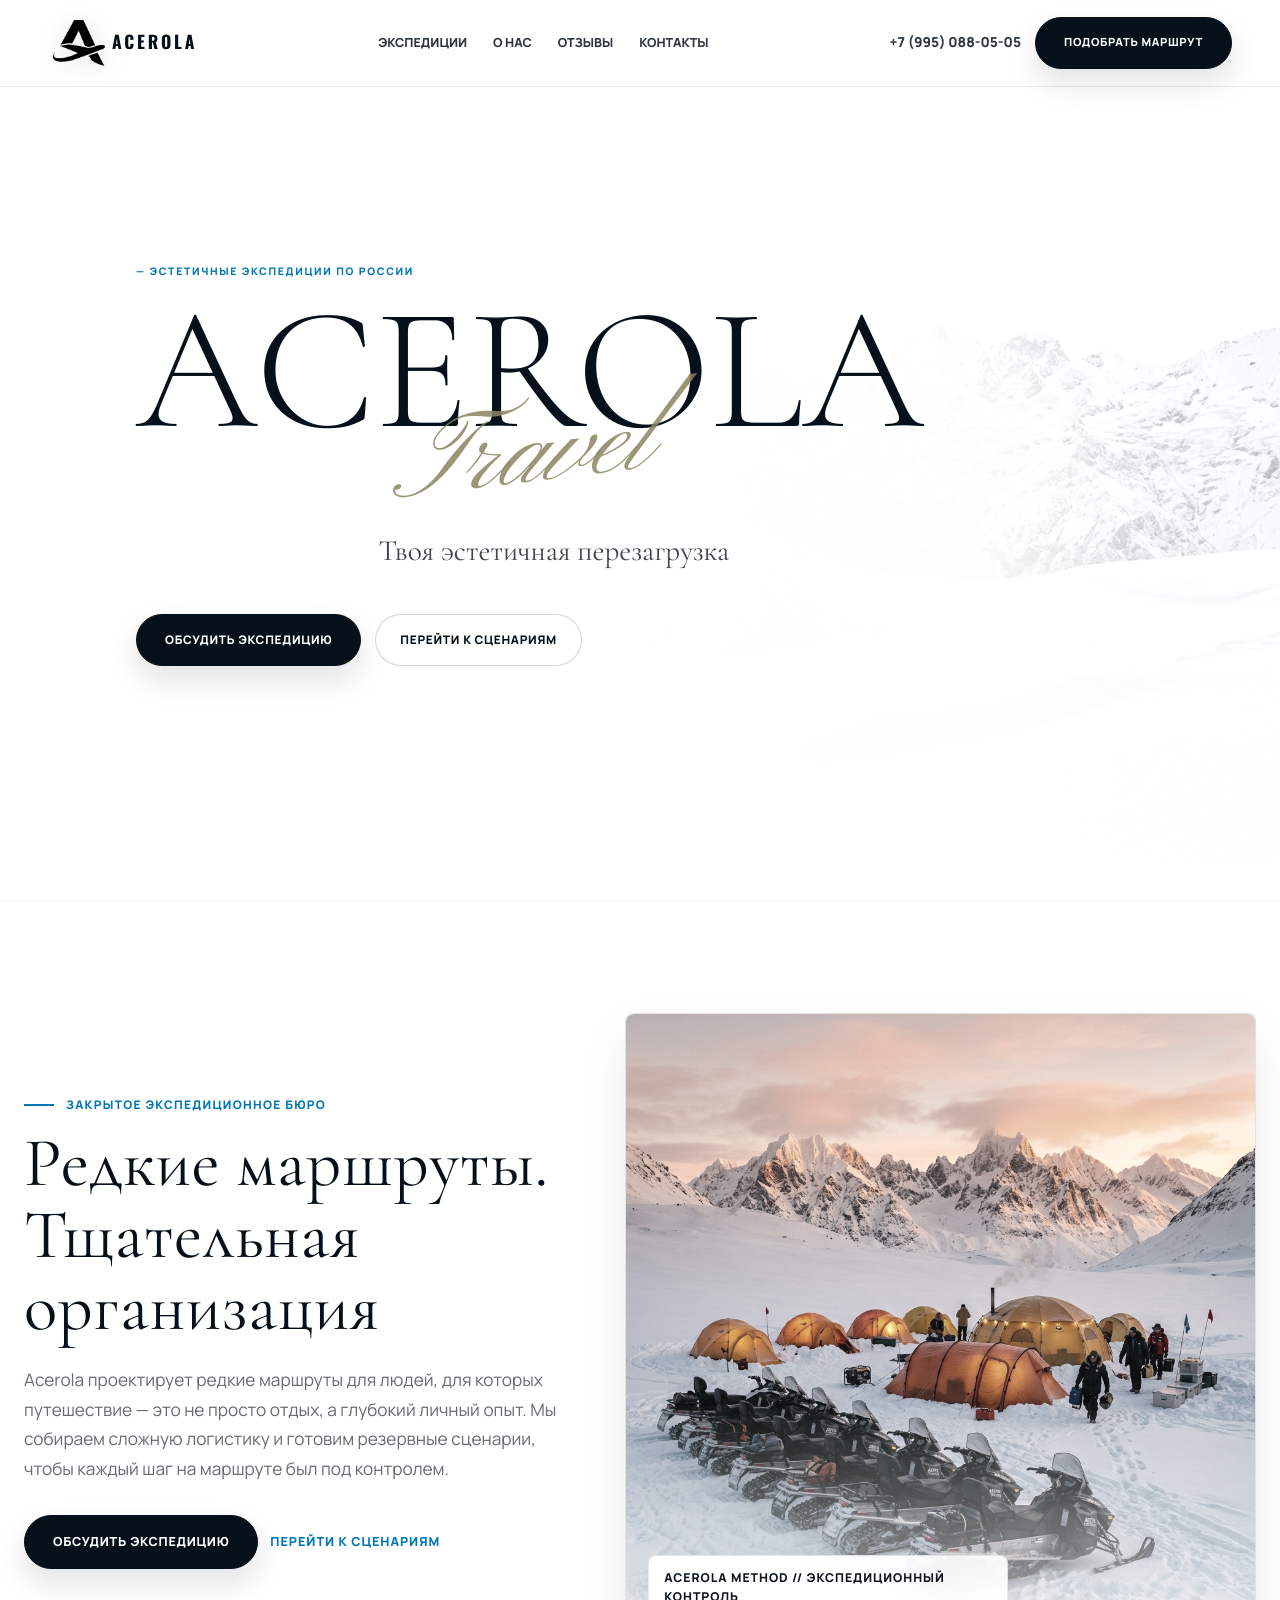
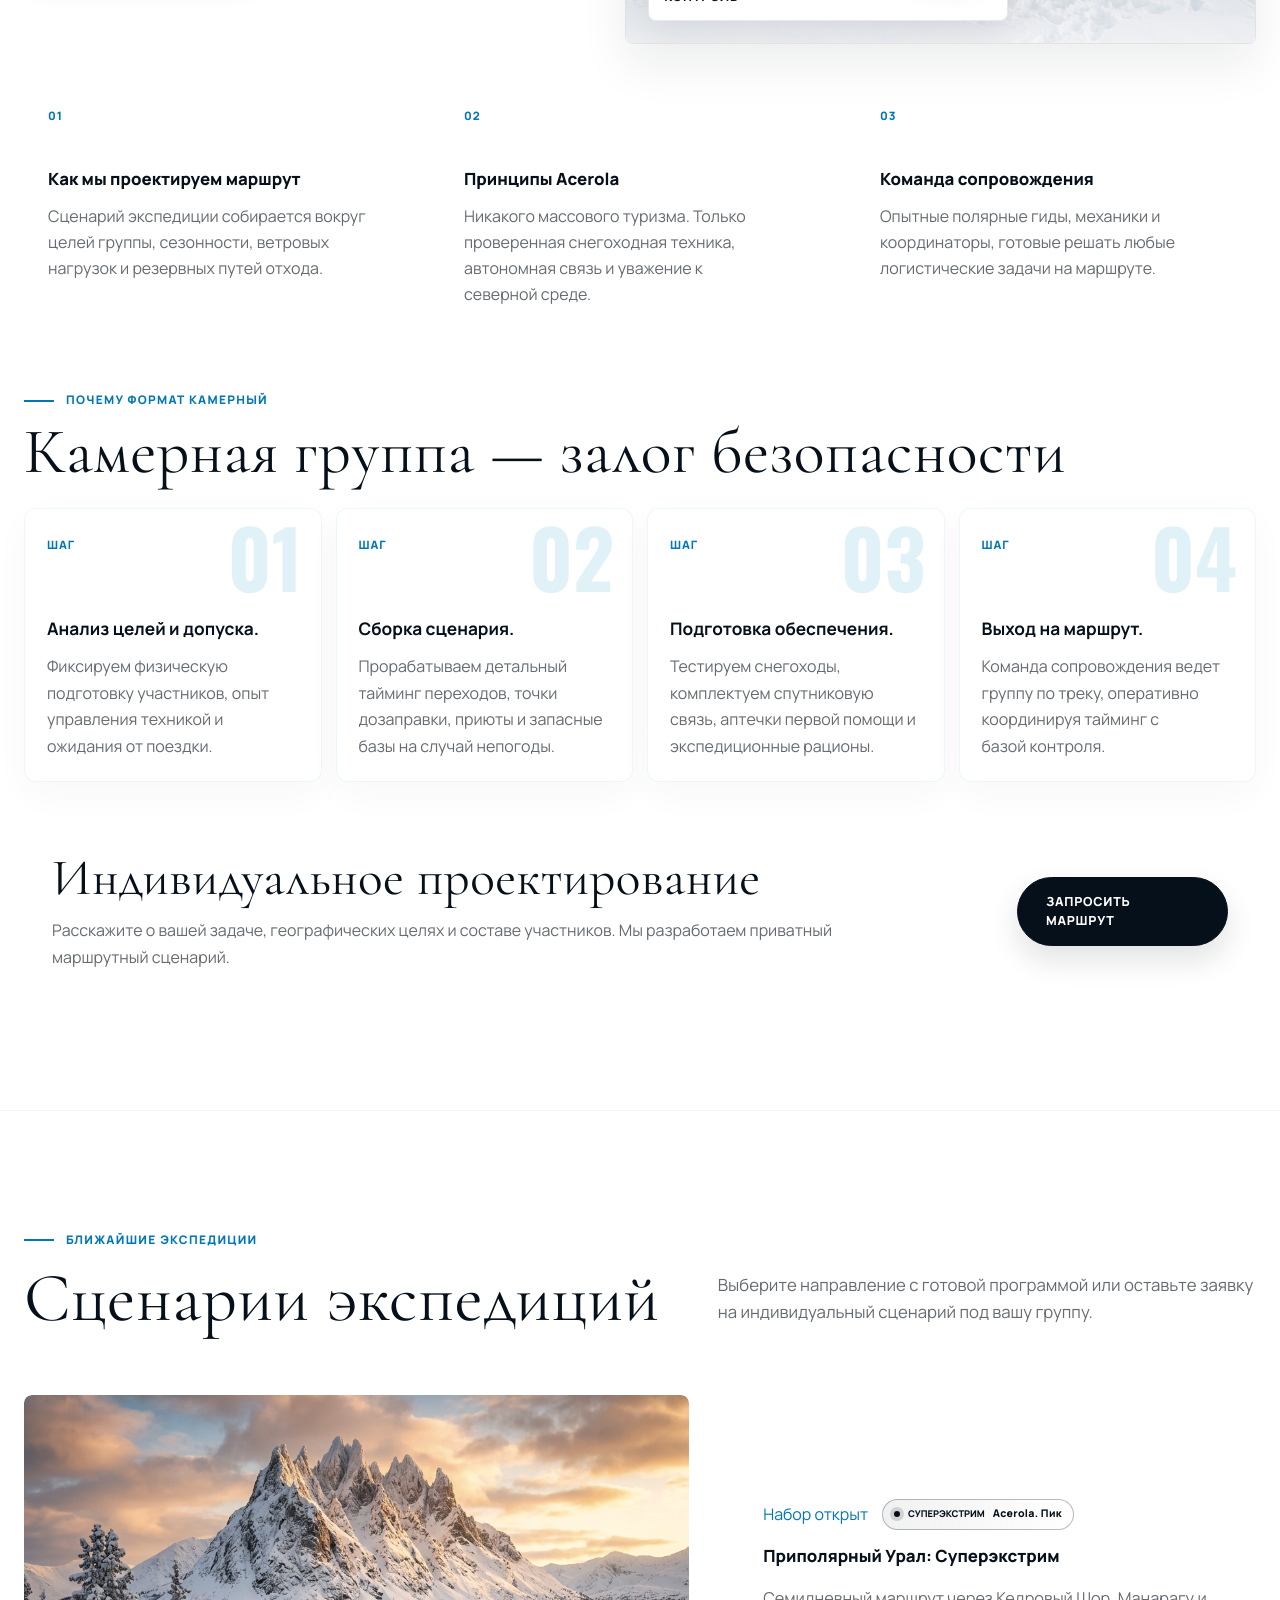
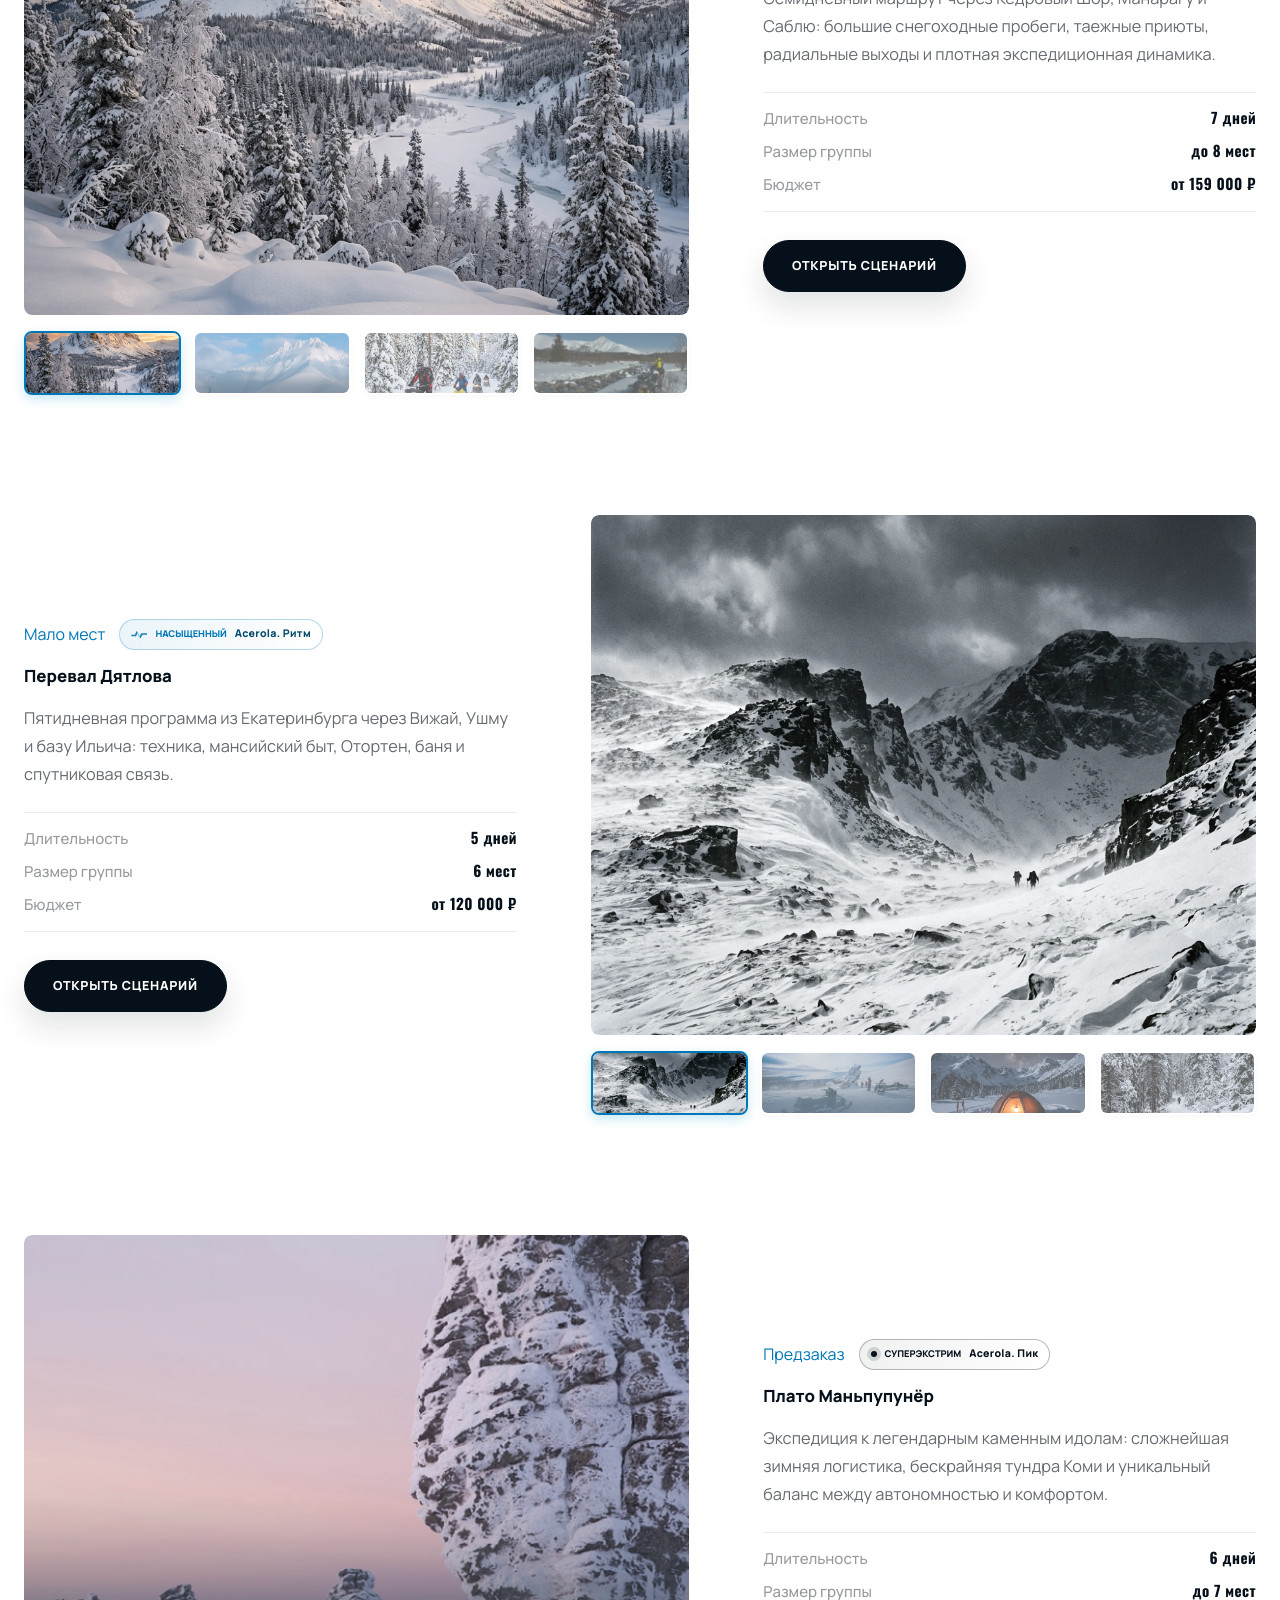
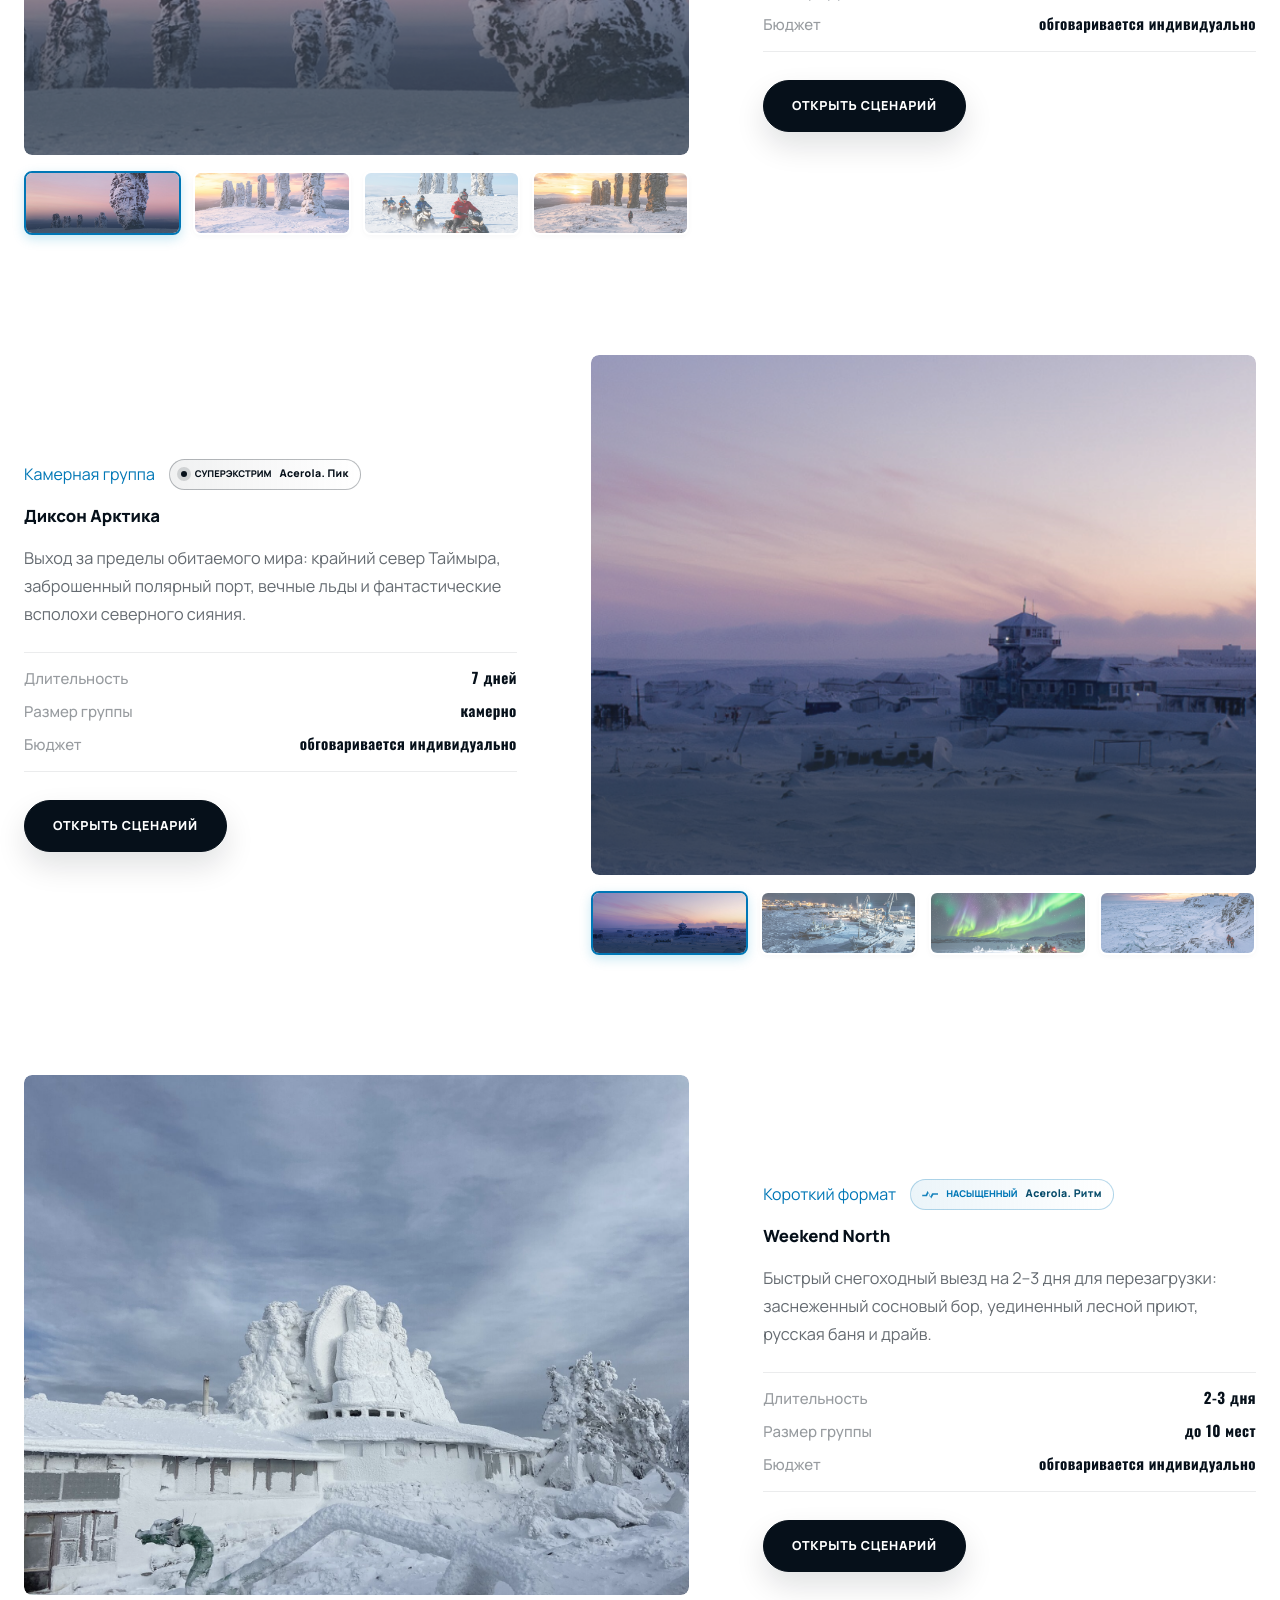
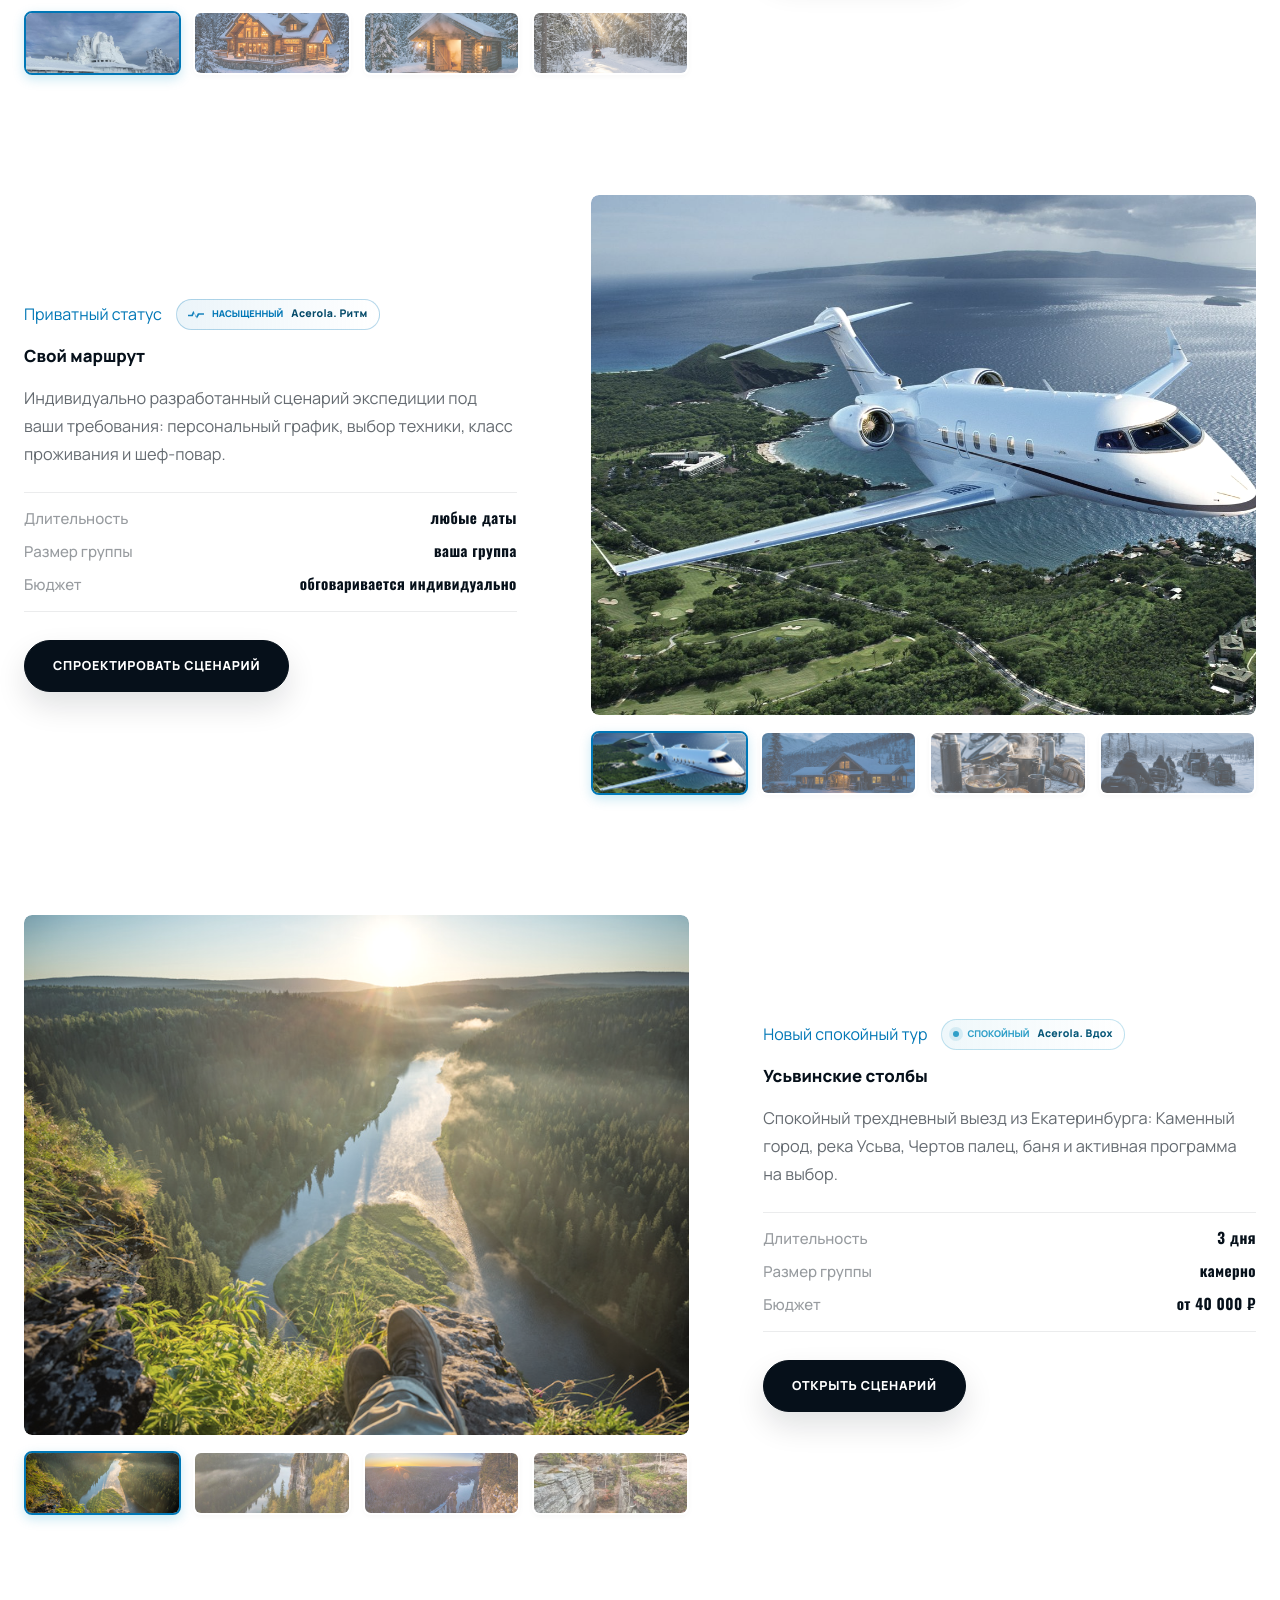
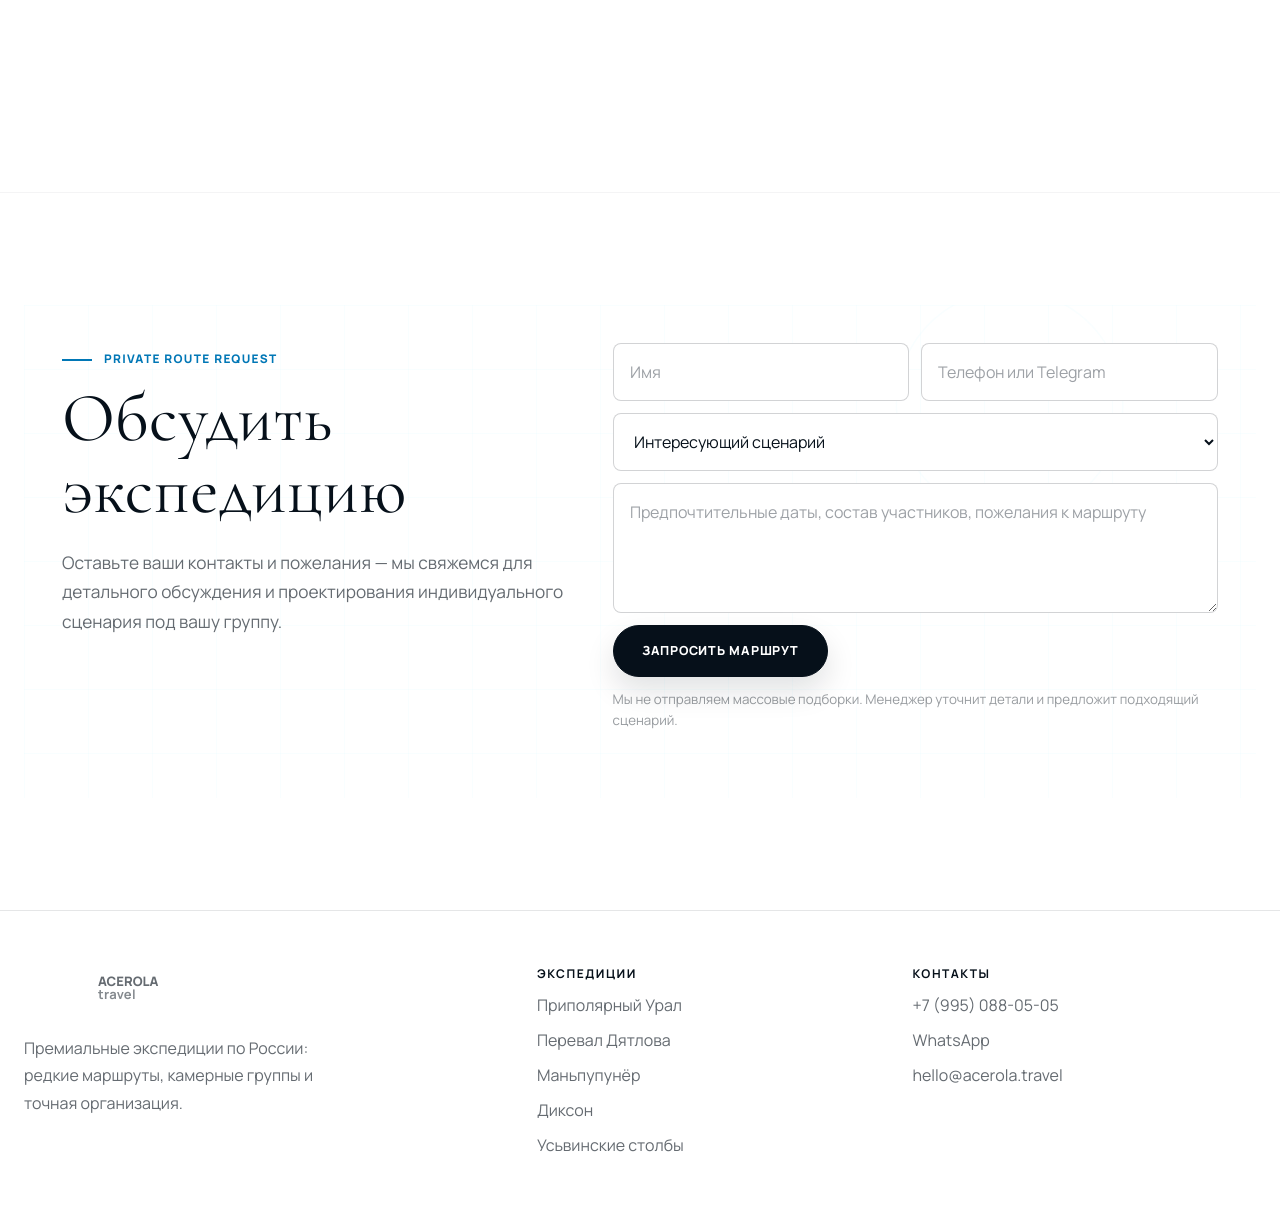
==== commit f467bfa4: "Update expedition level presentation" ====
--- a/index.html
+++ b/index.html
@@ -76,7 +76,7 @@
 
       <div class="container hero-ref-container">
         <div class="hero-ref-copy" data-reveal>
-          <span class="hero-ref-kicker">— ЗАКРЫТОЕ ЭКСПЕДИЦИОННОЕ БЮРО</span>
+          <span class="hero-ref-kicker">— ЭСТЕТИЧНЫЕ ЭКСПЕДИЦИИ ПО РОССИИ</span>
           
           <div class="hero-ref-title-wrap">
             <h1 class="hero-ref-title">ACEROLA</h1>
@@ -98,7 +98,7 @@
         <div class="lab-about-copy" data-reveal>
           <span class="lab-kicker">Закрытое экспедиционное бюро</span>
           <h2>Редкие маршруты. Тщательная организация</h2>
-          <p class="lead">Acerola — это закрытое экспедиционное бюро, которое проектирует редкие маршруты для людей, для которых путешествие — это не просто отдых, а глубокий личный опыт. Мы собираем сложную логистику и готовим резервные сценарии, чтобы каждый шаг на маршруте был под контролем.</p>
+          <p class="lead">Acerola проектирует редкие маршруты для людей, для которых путешествие — это не просто отдых, а глубокий личный опыт. Мы собираем сложную логистику и готовим резервные сценарии, чтобы каждый шаг на маршруте был под контролем.</p>
           <div class="lab-about-actions">
             <a class="btn lab-btn lab-btn-primary" href="#contact">Обсудить экспедицию</a>
             <a class="lab-about-link" href="#expeditions">Перейти к сценариям</a>
@@ -180,7 +180,7 @@
 
                 <div class="lab-editorial-dossiers" data-reveal>
           
-          <!-- Dossier 01 -->
+          <!-- Expedition 01 -->
           <article class="editorial-dossier-row" id="dossier-01">
             <div class="editorial-media-column">
               <div class="editorial-image-wrapper">
@@ -202,7 +202,6 @@
             <div class="editorial-info-column">
               <div class="editorial-meta-line">
                 <span class="dossier-status status-open">Набор открыт</span>
-                <span class="dossier-id">DOSSIER 01 / 65.02° N</span>
               </div>
               <h3>Приполярный Урал: Суперэкстрим</h3>
               <p class="editorial-desc">Семидневный маршрут через Кедровый Шор, Манарагу и Саблю: большие снегоходные пробеги, таежные приюты, радиальные выходы и плотная экспедиционная динамика.</p>
@@ -224,7 +223,7 @@
             </div>
           </article>
 
-          <!-- Dossier 02 -->
+          <!-- Expedition 02 -->
           <article class="editorial-dossier-row" id="dossier-02">
             <div class="editorial-media-column">
               <div class="editorial-image-wrapper">
@@ -246,7 +245,6 @@
             <div class="editorial-info-column">
               <div class="editorial-meta-line">
                 <span class="dossier-status status-limited">Мало мест</span>
-                <span class="dossier-id">DOSSIER 02 / 61.76° N</span>
               </div>
               <h3>Перевал Дятлова</h3>
               <p class="editorial-desc">Пятидневная программа из Екатеринбурга через Вижай, Ушму и базу Ильича: техника, мансийский быт, Отортен, баня и спутниковая связь.</p>
@@ -268,7 +266,7 @@
             </div>
           </article>
 
-          <!-- Dossier 03 -->
+          <!-- Expedition 03 -->
           <article class="editorial-dossier-row" id="dossier-03">
             <div class="editorial-media-column">
               <div class="editorial-image-wrapper">
@@ -290,7 +288,6 @@
             <div class="editorial-info-column">
               <div class="editorial-meta-line">
                 <span class="dossier-status status-order">Предзаказ</span>
-                <span class="dossier-id">DOSSIER 03 / 62.26° N</span>
               </div>
               <h3>Плато Маньпупунёр</h3>
               <p class="editorial-desc">Экспедиция к легендарным каменным идолам: сложнейшая зимняя логистика, бескрайняя тундра Коми и уникальный баланс между автономностью и комфортом.</p>
@@ -312,7 +309,7 @@
             </div>
           </article>
 
-          <!-- Dossier 04 -->
+          <!-- Expedition 04 -->
           <article class="editorial-dossier-row" id="dossier-04">
             <div class="editorial-media-column">
               <div class="editorial-image-wrapper">
@@ -334,7 +331,6 @@
             <div class="editorial-info-column">
               <div class="editorial-meta-line">
                 <span class="dossier-status status-private">Камерная группа</span>
-                <span class="dossier-id">DOSSIER 04 / 73.50° N</span>
               </div>
               <h3>Диксон Арктика</h3>
               <p class="editorial-desc">Выход за пределы обитаемого мира: крайний север Таймыра, заброшенный полярный порт, вечные льды и фантастические всполохи северного сияния.</p>
@@ -356,7 +352,7 @@
             </div>
           </article>
 
-          <!-- Dossier 05 -->
+          <!-- Expedition 05 -->
           <article class="editorial-dossier-row" id="dossier-05">
             <div class="editorial-media-column">
               <div class="editorial-image-wrapper">
@@ -378,7 +374,6 @@
             <div class="editorial-info-column">
               <div class="editorial-meta-line">
                 <span class="dossier-status status-open">Короткий формат</span>
-                <span class="dossier-id">DOSSIER 05 / 57.01° N</span>
               </div>
               <h3>Weekend North</h3>
               <p class="editorial-desc">Быстрый снегоходный выезд на 2–3 дня для перезагрузки: заснеженный сосновый бор, уединенный лесной приют, русская баня и драйв.</p>
@@ -400,7 +395,7 @@
             </div>
           </article>
 
-          <!-- Dossier 06 -->
+          <!-- Expedition 06 -->
           <article class="editorial-dossier-row" id="dossier-06">
             <div class="editorial-media-column">
               <div class="editorial-image-wrapper">
@@ -422,7 +417,6 @@
             <div class="editorial-info-column">
               <div class="editorial-meta-line">
                 <span class="dossier-status status-private">Приватный статус</span>
-                <span class="dossier-id">DOSSIER 06 / CUSTOM</span>
               </div>
               <h3>Свой маршрут</h3>
               <p class="editorial-desc">Индивидуально разработанный сценарий экспедиции под ваши требования: персональный график, выбор техники, класс проживания и шеф-повар.</p>
@@ -444,7 +438,7 @@
             </div>
           </article>
 
-          <!-- Dossier 07 -->
+          <!-- Expedition 07 -->
           <article class="editorial-dossier-row" id="dossier-07">
             <div class="editorial-media-column">
               <div class="editorial-image-wrapper">
@@ -466,7 +460,6 @@
             <div class="editorial-info-column">
               <div class="editorial-meta-line">
                 <span class="dossier-status status-open">Новый спокойный тур</span>
-                <span class="dossier-id">DOSSIER 07 / PERM KRAI</span>
               </div>
               <h3>Усьвинские столбы</h3>
               <p class="editorial-desc">Спокойный трехдневный выезд из Екатеринбурга: Каменный город, река Усьва, Чертов палец, баня и активная программа на выбор.</p>
@@ -622,6 +615,7 @@
   <div class="mobile-cta"><a class="btn lab-btn lab-btn-primary" href="#contact">Подобрать маршрут</a></div>
   <script src="assets/js/expedition-data.js"></script>
   <script src="assets/js/expedition-detail.js"></script>
+  <script src="assets/js/expedition-levels.js"></script>
   <script src="assets/js/site.js"></script>
   <script src="assets/js/configurator-effects.js"></script>
   <script src="assets/js/configurator.js"></script>
--- a/assets/css/lab-expeditions.css
+++ b/assets/css/lab-expeditions.css
@@ -1,5 +1,5 @@
 /* ==========================================================================
-   LAB-EXPEDITIONS - Editorial Dossiers & Lightbox Layout
+   LAB-EXPEDITIONS - Editorial Catalog & Lightbox Layout
    ========================================================================== */
 
 .lab-editorial-dossiers {
@@ -226,8 +226,80 @@
 .editorial-meta-line {
   display: flex;
   align-items: center;
+  flex-wrap: wrap;
   gap: 14px;
   margin-bottom: 16px;
+}
+
+.expedition-level-pill {
+  --level-accent: #0077b6;
+  --level-ink: #06101a;
+  --level-bg: rgba(0, 119, 182, .06);
+  display: inline-flex;
+  align-items: center;
+  gap: 8px;
+  min-height: 31px;
+  padding: 6px 11px;
+  border: 1px solid color-mix(in srgb, var(--level-accent) 28%, transparent);
+  border-radius: 999px;
+  background: linear-gradient(90deg, var(--level-bg), rgba(255, 255, 255, .68));
+  color: var(--level-ink);
+  font-family: Manrope, sans-serif;
+  line-height: 1;
+  white-space: nowrap;
+}
+
+.expedition-level-pill::before {
+  content: "";
+  width: 6px;
+  height: 6px;
+  border-radius: 999px;
+  background: var(--level-accent);
+  box-shadow: 0 0 0 4px color-mix(in srgb, var(--level-accent) 14%, transparent);
+}
+
+.expedition-level-pill span {
+  color: var(--level-accent);
+  font-size: .58rem;
+  font-weight: 900;
+  letter-spacing: .12em;
+  text-transform: uppercase;
+}
+
+.expedition-level-pill strong {
+  color: var(--level-ink);
+  font-size: .66rem;
+  font-weight: 900;
+  letter-spacing: .03em;
+  text-transform: none;
+}
+
+.level-calm {
+  --level-accent: #2f9fc8;
+  --level-ink: #075778;
+  --level-bg: rgba(47, 159, 200, .08);
+}
+
+.level-rhythm {
+  --level-accent: #0077b6;
+  --level-ink: #064b6a;
+  --level-bg: rgba(0, 119, 182, .08);
+}
+
+.expedition-level-pill.level-rhythm::before {
+  width: 16px;
+  height: 10px;
+  border-radius: 0;
+  background: var(--level-accent);
+  box-shadow: none;
+  clip-path: polygon(0 58%, 22% 58%, 34% 18%, 49% 82%, 62% 42%, 100% 42%, 100% 58%, 70% 58%, 56% 96%, 40% 34%, 30% 72%, 0 72%);
+  opacity: .9;
+}
+
+.level-peak {
+  --level-accent: #06101a;
+  --level-ink: #06101a;
+  --level-bg: rgba(6, 16, 26, .06);
 }
 
 .editorial-info-column h3 {
@@ -441,6 +513,15 @@
   .editorial-info-column h3 {
     font-size: 1.8rem;
   }
+
+  .expedition-level-pill {
+    gap: 7px;
+    padding-inline: 10px;
+  }
+
+  .expedition-level-pill strong {
+    font-size: .62rem;
+  }
   
   .editorial-desc {
     font-size: 0.96rem;
